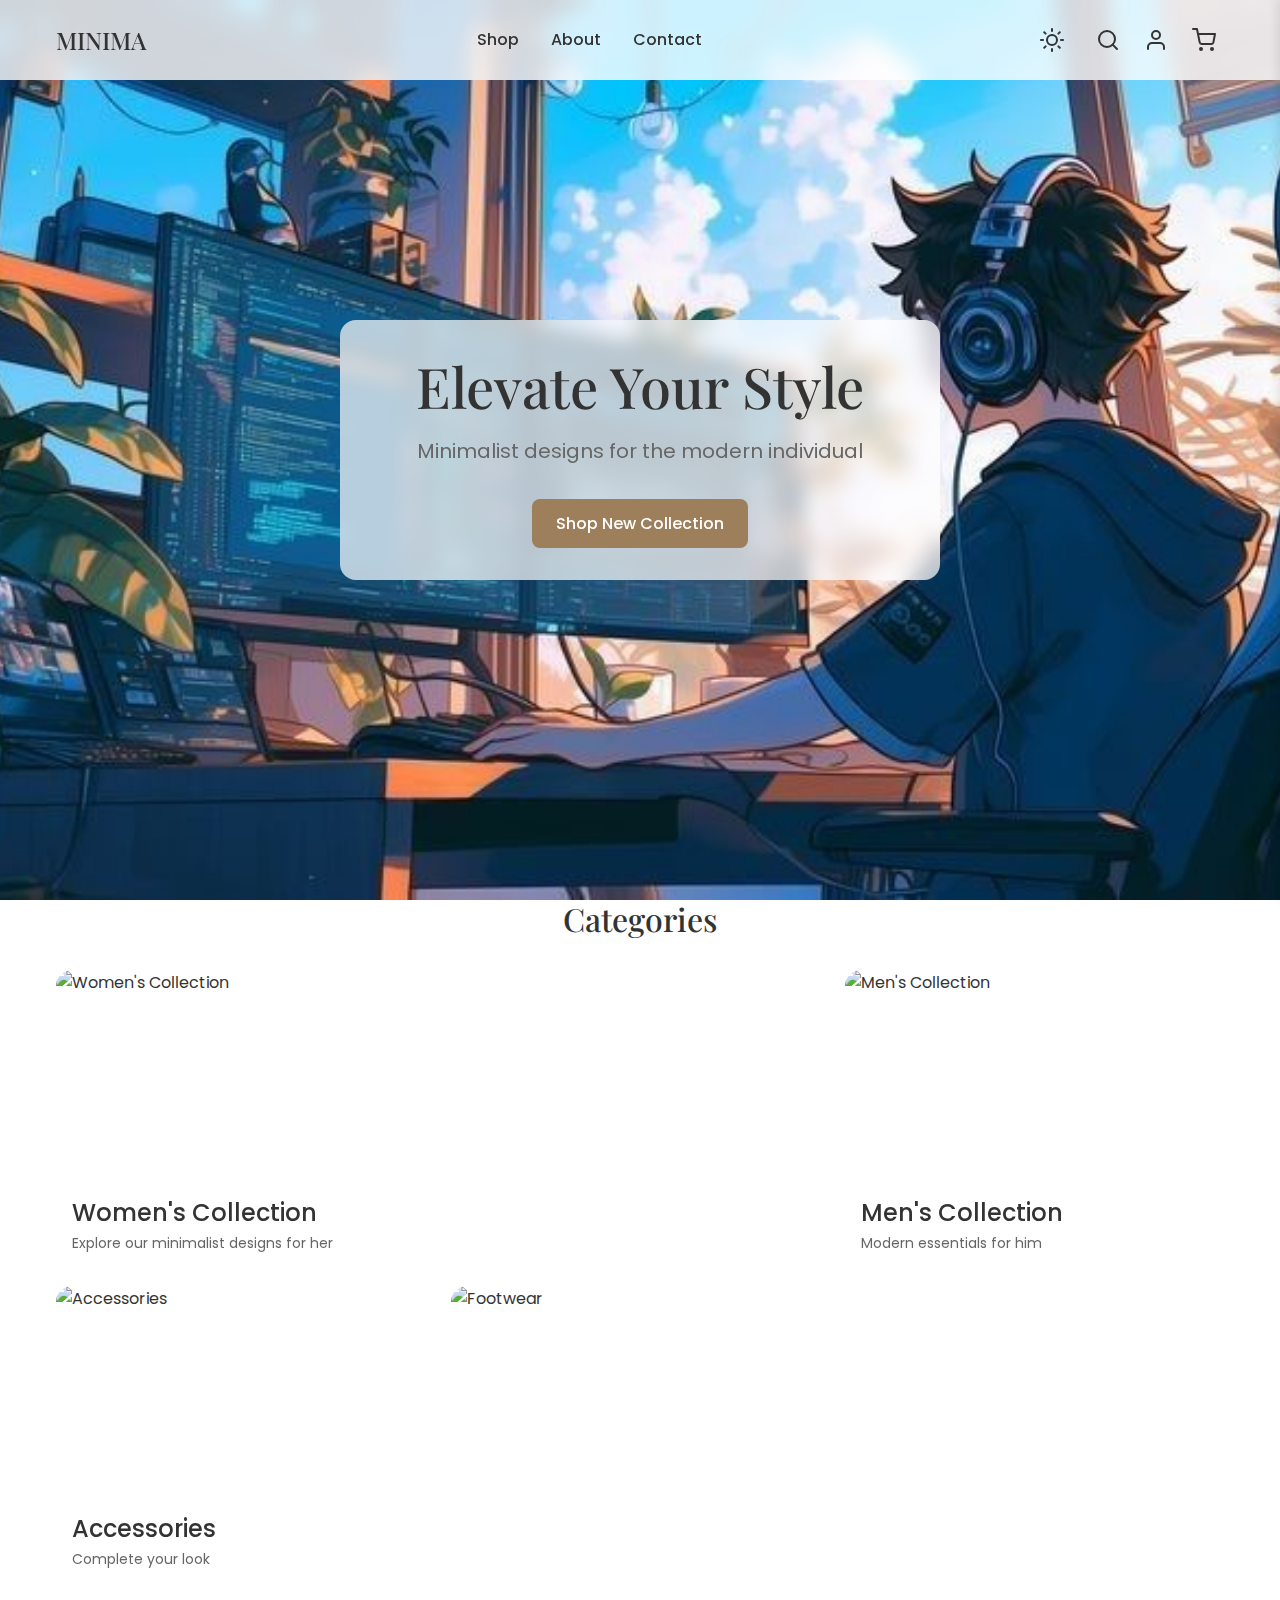
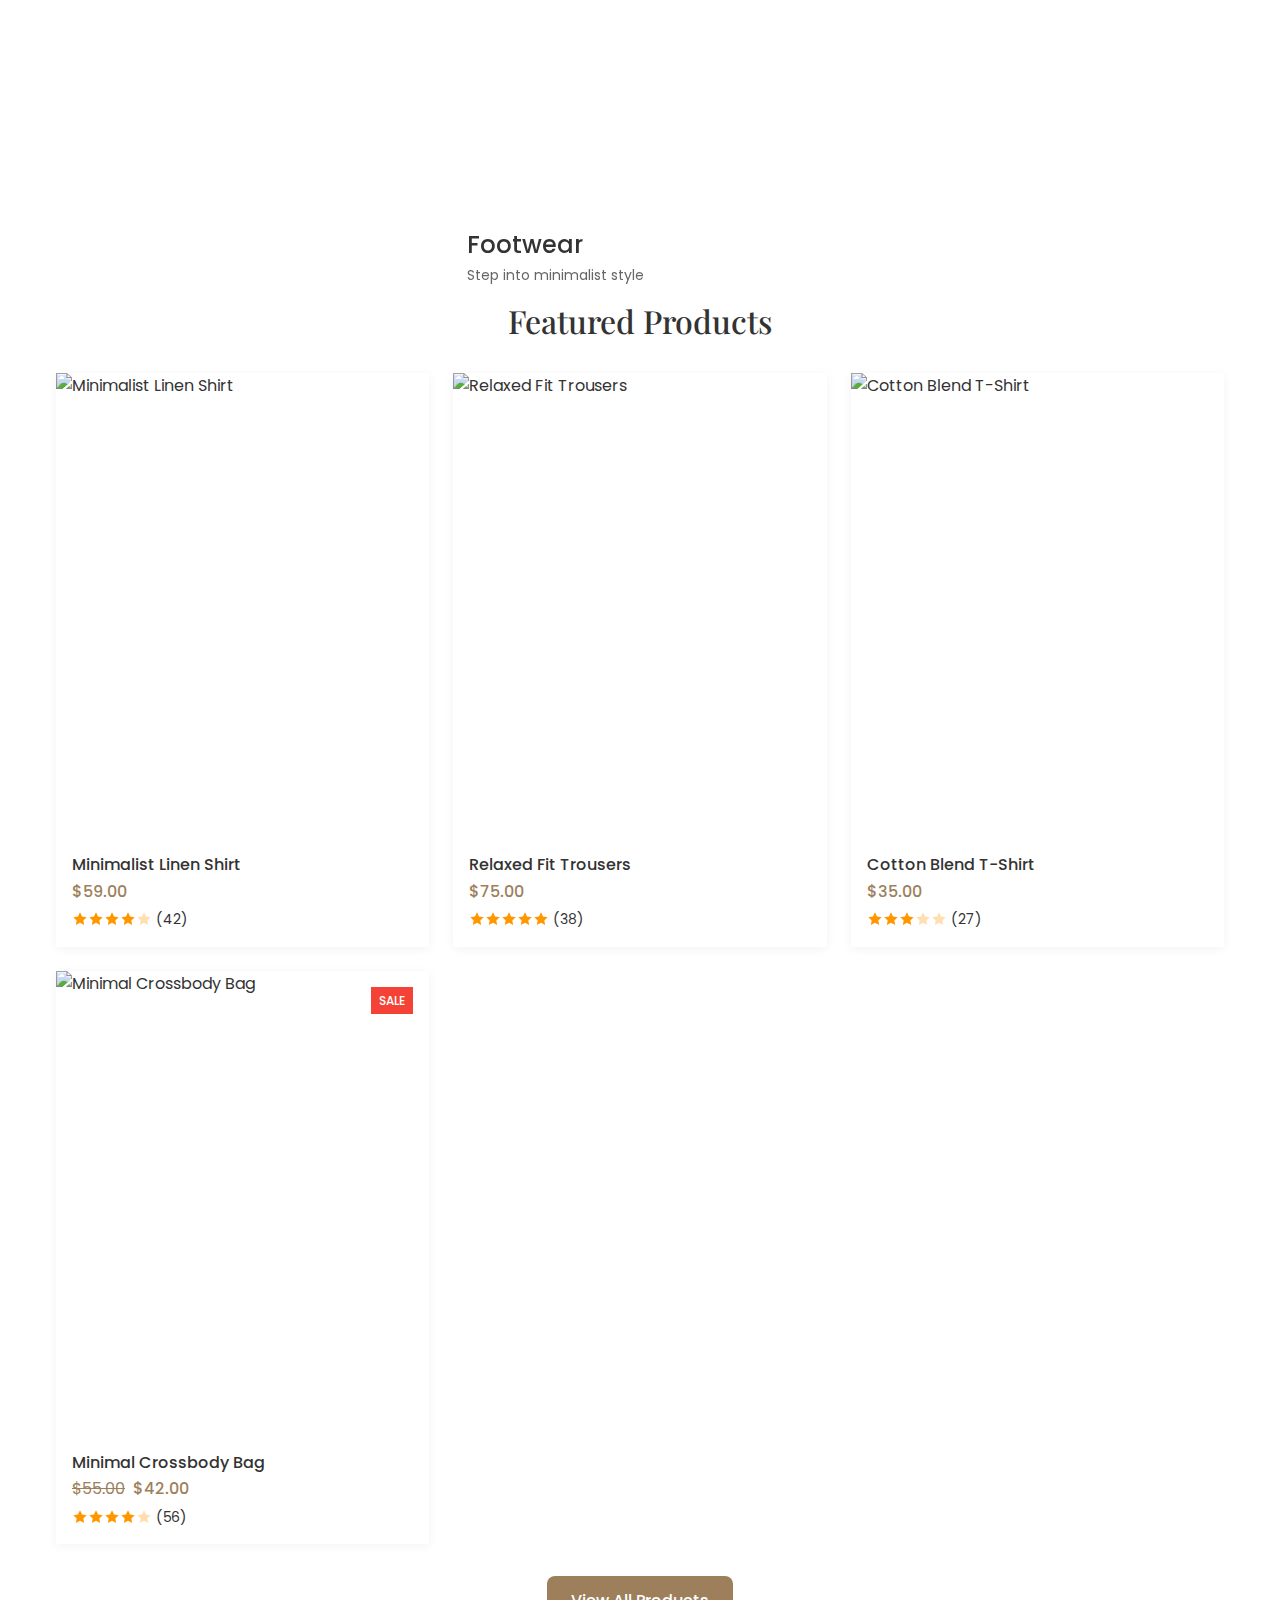
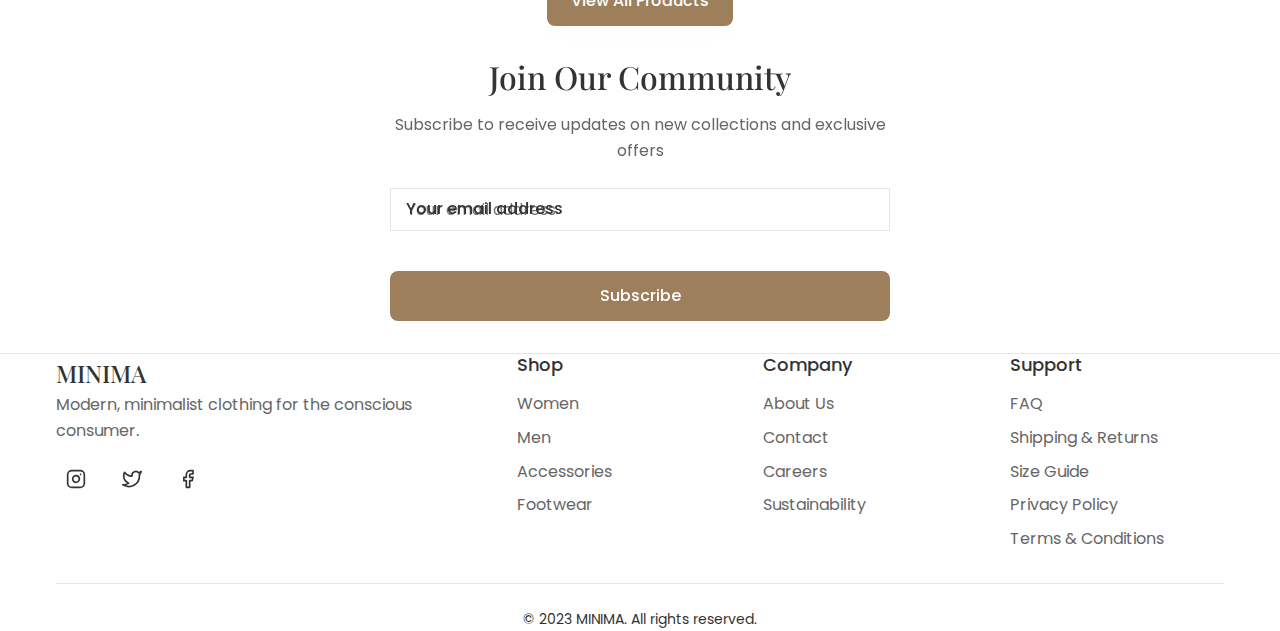
==== index.html @ ccae2bd5 "first commit" ====
<!DOCTYPE html>
<html lang="en">
  <head>
    <meta charset="UTF-8" />
    <meta name="viewport" content="width=device-width, initial-scale=1.0" />
    <title>MINIMA | Modern Clothing</title>
    <link rel="stylesheet" href="css/style.css" />
    <link rel="preconnect" href="https://fonts.googleapis.com" />
    <link rel="preconnect" href="https://fonts.gstatic.com" crossorigin />
    <link
      href="https://fonts.googleapis.com/css2?family=Poppins:wght@300;400;500;600&family=Playfair+Display:wght@400;500&display=swap"
      rel="stylesheet"
    />
  </head>
  <body>
    <header class="header">
      <div class="container">
        <div class="header__wrapper">
          <div class="logo">
            <a href="index.html">MINIMA</a>
          </div>
          <nav class="nav">
            <ul class="nav__list">
              <li class="nav__item">
                <a href="pages/catalog.html" class="nav__link">Shop</a>
              </li>
              <li class="nav__item">
                <a href="pages/about.html" class="nav__link">About</a>
              </li>
              <li class="nav__item">
                <a href="pages/contact.html" class="nav__link">Contact</a>
              </li>
            </ul>
          </nav>
          <div class="header__actions">
            <button class="theme-toggle" aria-label="Toggle theme">
              <svg
                class="sun-icon"
                xmlns="http://www.w3.org/2000/svg"
                width="24"
                height="24"
                viewBox="0 0 24 24"
                fill="none"
                stroke="currentColor"
                stroke-width="2"
                stroke-linecap="round"
                stroke-linejoin="round"
              >
                <circle cx="12" cy="12" r="5"></circle>
                <line x1="12" y1="1" x2="12" y2="3"></line>
                <line x1="12" y1="21" x2="12" y2="23"></line>
                <line x1="4.22" y1="4.22" x2="5.64" y2="5.64"></line>
                <line x1="18.36" y1="18.36" x2="19.78" y2="19.78"></line>
                <line x1="1" y1="12" x2="3" y2="12"></line>
                <line x1="21" y1="12" x2="23" y2="12"></line>
                <line x1="4.22" y1="19.78" x2="5.64" y2="18.36"></line>
                <line x1="18.36" y1="5.64" x2="19.78" y2="4.22"></line>
              </svg>
              <svg
                class="moon-icon"
                xmlns="http://www.w3.org/2000/svg"
                width="24"
                height="24"
                viewBox="0 0 24 24"
                fill="none"
                stroke="currentColor"
                stroke-width="2"
                stroke-linecap="round"
                stroke-linejoin="round"
              >
                <path
                  d="M21 12.79A9 9 0 1 1 11.21 3 7 7 0 0 0 21 12.79z"
                ></path>
              </svg>
            </button>
            <button class="icon-btn search-btn" aria-label="Search">
              <svg
                xmlns="http://www.w3.org/2000/svg"
                width="24"
                height="24"
                viewBox="0 0 24 24"
                fill="none"
                stroke="currentColor"
                stroke-width="2"
                stroke-linecap="round"
                stroke-linejoin="round"
              >
                <circle cx="11" cy="11" r="8"></circle>
                <line x1="21" y1="21" x2="16.65" y2="16.65"></line>
              </svg>
            </button>
            <a
              href="pages/profile.html"
              class="icon-btn account-btn"
              aria-label="Account"
            >
              <svg
                xmlns="http://www.w3.org/2000/svg"
                width="24"
                height="24"
                viewBox="0 0 24 24"
                fill="none"
                stroke="currentColor"
                stroke-width="2"
                stroke-linecap="round"
                stroke-linejoin="round"
              >
                <path d="M20 21v-2a4 4 0 0 0-4-4H8a4 4 0 0 0-4 4v2"></path>
                <circle cx="12" cy="7" r="4"></circle>
              </svg>
            </a>
            <a
              href="pages/cart.html"
              class="icon-btn cart-btn"
              aria-label="Cart"
            >
              <svg
                xmlns="http://www.w3.org/2000/svg"
                width="24"
                height="24"
                viewBox="0 0 24 24"
                fill="none"
                stroke="currentColor"
                stroke-width="2"
                stroke-linecap="round"
                stroke-linejoin="round"
              >
                <circle cx="9" cy="21" r="1"></circle>
                <circle cx="20" cy="21" r="1"></circle>
                <path
                  d="M1 1h4l2.68 13.39a2 2 0 0 0 2 1.61h9.72a2 2 0 0 0 2-1.61L23 6H6"
                ></path>
              </svg>
              <span class="cart-count">0</span>
            </a>
            <button class="menu-toggle" aria-label="Toggle menu">
              <span></span>
              <span></span>
              <span></span>
            </button>
          </div>
        </div>
      </div>
    </header>

    <main>
      <!-- Hero Section -->
      <section class="hero">
        <div class="container">
          <div class="hero__content">
            <h1 class="hero__title">Elevate Your Style</h1>
            <p class="hero__subtitle">
              Minimalist designs for the modern individual
            </p>
            <a href="pages/catalog.html" class="btn btn--primary"
              >Shop New Collection</a
            >
          </div>
        </div>
      </section>

      <!-- Categories Bento Grid -->
      <section class="categories">
        <div class="container">
          <h2 class="section-title">Categories</h2>
          <div class="bento-grid">
            <a
              href="pages/catalog.html?category=womens"
              class="bento-card bento-card--large"
            >
              <div class="bento-card__image">
                <img
                  src="https://images.unsplash.com/photo-1525450824786-227cbef70703?ixlib=rb-4.0.3&ixid=M3wxMjA3fDB8MHxwaG90by1wYWdlfHx8fGVufDB8fHx8fA%3D%3D&auto=format&fit=crop&w=1887&q=80"
                  alt="Women's Collection"
                />
              </div>
              <div class="bento-card__content">
                <h3>Women's Collection</h3>
                <p>Explore our minimalist designs for her</p>
              </div>
            </a>
            <a href="pages/catalog.html?category=mens" class="bento-card">
              <div class="bento-card__image">
                <img
                  src="https://images.unsplash.com/photo-1617137968427-85924c800a22?ixlib=rb-4.0.3&ixid=M3wxMjA3fDB8MHxwaG90by1wYWdlfHx8fGVufDB8fHx8fA%3D%3D&auto=format&fit=crop&w=1974&q=80"
                  alt="Men's Collection"
                />
              </div>
              <div class="bento-card__content">
                <h3>Men's Collection</h3>
                <p>Modern essentials for him</p>
              </div>
            </a>
            <a
              href="pages/catalog.html?category=accessories"
              class="bento-card"
            >
              <div class="bento-card__image">
                <img
                  src="https://images.unsplash.com/photo-1584917865442-de89df76afd3?ixlib=rb-4.0.3&ixid=M3wxMjA3fDB8MHxwaG90by1wYWdlfHx8fGVufDB8fHx8fA%3D%3D&auto=format&fit=crop&w=1035&q=80"
                  alt="Accessories"
                />
              </div>
              <div class="bento-card__content">
                <h3>Accessories</h3>
                <p>Complete your look</p>
              </div>
            </a>
            <a
              href="pages/catalog.html?category=footwear"
              class="bento-card bento-card--tall"
            >
              <div class="bento-card__image">
                <img
                  src="https://images.unsplash.com/photo-1543163521-1bf539c55dd2?ixlib=rb-4.0.3&ixid=M3wxMjA3fDB8MHxwaG90by1wYWdlfHx8fGVufDB8fHx8fA%3D%3D&auto=format&fit=crop&w=1780&q=80"
                  alt="Footwear"
                />
              </div>
              <div class="bento-card__content">
                <h3>Footwear</h3>
                <p>Step into minimalist style</p>
              </div>
            </a>
          </div>
        </div>
      </section>

      <!-- Featured Products -->
      <section class="featured-products">
        <div class="container">
          <h2 class="section-title">Featured Products</h2>
          <div class="product-grid">
            <div class="product-card">
              <div class="product-card__image">
                <img
                  src="https://images.unsplash.com/photo-1598033129183-c4f50c736f10?ixlib=rb-4.0.3&ixid=M3wxMjA3fDB8MHxwaG90by1wYWdlfHx8fGVufDB8fHx8fA%3D%3D&auto=format&fit=crop&w=1025&q=80"
                  alt="Minimalist Linen Shirt"
                />
                <div class="product-actions">
                  <button class="btn-wishlist">
                    <svg
                      xmlns="http://www.w3.org/2000/svg"
                      width="24"
                      height="24"
                      viewBox="0 0 24 24"
                      fill="none"
                      stroke="currentColor"
                      stroke-width="2"
                      stroke-linecap="round"
                      stroke-linejoin="round"
                    >
                      <path
                        d="M20.84 4.61a5.5 5.5 0 0 0-7.78 0L12 5.67l-1.06-1.06a5.5 5.5 0 0 0-7.78 7.78l1.06 1.06L12 21.23l7.78-7.78 1.06-1.06a5.5 5.5 0 0 0 0-7.78z"
                      ></path>
                    </svg>
                  </button>
                  <button
                    class="btn-add-to-cart"
                    data-product-id="1"
                    data-product-name="Minimalist Linen Shirt"
                    data-product-price="59.00"
                    data-product-image="https://images.unsplash.com/photo-1598033129183-c4f50c736f10?ixlib=rb-4.0.3&ixid=M3wxMjA3fDB8MHxwaG90by1wYWdlfHx8fGVufDB8fHx8fA%3D%3D&auto=format&fit=crop&w=1025&q=80"
                  >
                    Add to Cart
                  </button>
                  <button class="btn-quick-view">
                    <svg
                      xmlns="http://www.w3.org/2000/svg"
                      width="24"
                      height="24"
                      viewBox="0 0 24 24"
                      fill="none"
                      stroke="currentColor"
                      stroke-width="2"
                      stroke-linecap="round"
                      stroke-linejoin="round"
                    >
                      <path
                        d="M1 12s4-8 11-8 11 8 11 8-4 8-11 8-11-8-11-8z"
                      ></path>
                      <circle cx="12" cy="12" r="3"></circle>
                    </svg>
                  </button>
                </div>
              </div>
              <div class="product-card__info">
                <h3 class="product-title">Minimalist Linen Shirt</h3>
                <p class="product-price">$59.00</p>
                <div class="product-rating">
                  <div class="stars">
                    <svg
                      xmlns="http://www.w3.org/2000/svg"
                      width="16"
                      height="16"
                      viewBox="0 0 24 24"
                      fill="currentColor"
                      stroke="none"
                    >
                      <polygon
                        points="12 2 15.09 8.26 22 9.27 17 14.14 18.18 21.02 12 17.77 5.82 21.02 7 14.14 2 9.27 8.91 8.26 12 2"
                      ></polygon>
                    </svg>
                    <svg
                      xmlns="http://www.w3.org/2000/svg"
                      width="16"
                      height="16"
                      viewBox="0 0 24 24"
                      fill="currentColor"
                      stroke="none"
                    >
                      <polygon
                        points="12 2 15.09 8.26 22 9.27 17 14.14 18.18 21.02 12 17.77 5.82 21.02 7 14.14 2 9.27 8.91 8.26 12 2"
                      ></polygon>
                    </svg>
                    <svg
                      xmlns="http://www.w3.org/2000/svg"
                      width="16"
                      height="16"
                      viewBox="0 0 24 24"
                      fill="currentColor"
                      stroke="none"
                    >
                      <polygon
                        points="12 2 15.09 8.26 22 9.27 17 14.14 18.18 21.02 12 17.77 5.82 21.02 7 14.14 2 9.27 8.91 8.26 12 2"
                      ></polygon>
                    </svg>
                    <svg
                      xmlns="http://www.w3.org/2000/svg"
                      width="16"
                      height="16"
                      viewBox="0 0 24 24"
                      fill="currentColor"
                      stroke="none"
                    >
                      <polygon
                        points="12 2 15.09 8.26 22 9.27 17 14.14 18.18 21.02 12 17.77 5.82 21.02 7 14.14 2 9.27 8.91 8.26 12 2"
                      ></polygon>
                    </svg>
                    <svg
                      xmlns="http://www.w3.org/2000/svg"
                      width="16"
                      height="16"
                      viewBox="0 0 24 24"
                      fill="currentColor"
                      stroke="none"
                      opacity="0.3"
                    >
                      <polygon
                        points="12 2 15.09 8.26 22 9.27 17 14.14 18.18 21.02 12 17.77 5.82 21.02 7 14.14 2 9.27 8.91 8.26 12 2"
                      ></polygon>
                    </svg>
                  </div>
                  <span>(42)</span>
                </div>
              </div>
            </div>

            <div class="product-card">
              <div class="product-card__image">
                <img
                  src="https://images.unsplash.com/photo-1624378439575-d8705ad7ae80?ixlib=rb-4.0.3&ixid=M3wxMjA3fDB8MHxwaG90by1wYWdlfHx8fGVufDB8fHx8fA%3D%3D&auto=format&fit=crop&w=988&q=80"
                  alt="Relaxed Fit Trousers"
                />
                <div class="product-actions">
                  <button class="btn-wishlist">
                    <svg
                      xmlns="http://www.w3.org/2000/svg"
                      width="24"
                      height="24"
                      viewBox="0 0 24 24"
                      fill="none"
                      stroke="currentColor"
                      stroke-width="2"
                      stroke-linecap="round"
                      stroke-linejoin="round"
                    >
                      <path
                        d="M20.84 4.61a5.5 5.5 0 0 0-7.78 0L12 5.67l-1.06-1.06a5.5 5.5 0 0 0-7.78 7.78l1.06 1.06L12 21.23l7.78-7.78 1.06-1.06a5.5 5.5 0 0 0 0-7.78z"
                      ></path>
                    </svg>
                  </button>
                  <button
                    class="btn-add-to-cart"
                    data-product-id="2"
                    data-product-name="Relaxed Fit Trousers"
                    data-product-price="75.00"
                    data-product-image="https://images.unsplash.com/photo-1624378439575-d8705ad7ae80?ixlib=rb-4.0.3&ixid=M3wxMjA3fDB8MHxwaG90by1wYWdlfHx8fGVufDB8fHx8fA%3D%3D&auto=format&fit=crop&w=988&q=80"
                  >
                    Add to Cart
                  </button>
                  <button class="btn-quick-view">
                    <svg
                      xmlns="http://www.w3.org/2000/svg"
                      width="24"
                      height="24"
                      viewBox="0 0 24 24"
                      fill="none"
                      stroke="currentColor"
                      stroke-width="2"
                      stroke-linecap="round"
                      stroke-linejoin="round"
                    >
                      <path
                        d="M1 12s4-8 11-8 11 8 11 8-4 8-11 8-11-8-11-8z"
                      ></path>
                      <circle cx="12" cy="12" r="3"></circle>
                    </svg>
                  </button>
                </div>
              </div>
              <div class="product-card__info">
                <h3 class="product-title">Relaxed Fit Trousers</h3>
                <p class="product-price">$75.00</p>
                <div class="product-rating">
                  <div class="stars">
                    <svg
                      xmlns="http://www.w3.org/2000/svg"
                      width="16"
                      height="16"
                      viewBox="0 0 24 24"
                      fill="currentColor"
                      stroke="none"
                    >
                      <polygon
                        points="12 2 15.09 8.26 22 9.27 17 14.14 18.18 21.02 12 17.77 5.82 21.02 7 14.14 2 9.27 8.91 8.26 12 2"
                      ></polygon>
                    </svg>
                    <svg
                      xmlns="http://www.w3.org/2000/svg"
                      width="16"
                      height="16"
                      viewBox="0 0 24 24"
                      fill="currentColor"
                      stroke="none"
                    >
                      <polygon
                        points="12 2 15.09 8.26 22 9.27 17 14.14 18.18 21.02 12 17.77 5.82 21.02 7 14.14 2 9.27 8.91 8.26 12 2"
                      ></polygon>
                    </svg>
                    <svg
                      xmlns="http://www.w3.org/2000/svg"
                      width="16"
                      height="16"
                      viewBox="0 0 24 24"
                      fill="currentColor"
                      stroke="none"
                    >
                      <polygon
                        points="12 2 15.09 8.26 22 9.27 17 14.14 18.18 21.02 12 17.77 5.82 21.02 7 14.14 2 9.27 8.91 8.26 12 2"
                      ></polygon>
                    </svg>
                    <svg
                      xmlns="http://www.w3.org/2000/svg"
                      width="16"
                      height="16"
                      viewBox="0 0 24 24"
                      fill="currentColor"
                      stroke="none"
                    >
                      <polygon
                        points="12 2 15.09 8.26 22 9.27 17 14.14 18.18 21.02 12 17.77 5.82 21.02 7 14.14 2 9.27 8.91 8.26 12 2"
                      ></polygon>
                    </svg>
                    <svg
                      xmlns="http://www.w3.org/2000/svg"
                      width="16"
                      height="16"
                      viewBox="0 0 24 24"
                      fill="currentColor"
                      stroke="none"
                    >
                      <polygon
                        points="12 2 15.09 8.26 22 9.27 17 14.14 18.18 21.02 12 17.77 5.82 21.02 7 14.14 2 9.27 8.91 8.26 12 2"
                      ></polygon>
                    </svg>
                  </div>
                  <span>(38)</span>
                </div>
              </div>
            </div>

            <div class="product-card">
              <div class="product-card__image">
                <img
                  src="https://images.unsplash.com/photo-1581655353564-df123a1eb820?ixlib=rb-4.0.3&ixid=M3wxMjA3fDB8MHxwaG90by1wYWdlfHx8fGVufDB8fHx8fA%3D%3D&auto=format&fit=crop&w=987&q=80"
                  alt="Cotton Blend T-Shirt"
                />
                <div class="product-actions">
                  <button class="btn-wishlist">
                    <svg
                      xmlns="http://www.w3.org/2000/svg"
                      width="24"
                      height="24"
                      viewBox="0 0 24 24"
                      fill="none"
                      stroke="currentColor"
                      stroke-width="2"
                      stroke-linecap="round"
                      stroke-linejoin="round"
                    >
                      <path
                        d="M20.84 4.61a5.5 5.5 0 0 0-7.78 0L12 5.67l-1.06-1.06a5.5 5.5 0 0 0-7.78 7.78l1.06 1.06L12 21.23l7.78-7.78 1.06-1.06a5.5 5.5 0 0 0 0-7.78z"
                      ></path>
                    </svg>
                  </button>
                  <button
                    class="btn-add-to-cart"
                    data-product-id="3"
                    data-product-name="Cotton Blend T-Shirt"
                    data-product-price="35.00"
                    data-product-image="https://images.unsplash.com/photo-1581655353564-df123a1eb820?ixlib=rb-4.0.3&ixid=M3wxMjA3fDB8MHxwaG90by1wYWdlfHx8fGVufDB8fHx8fA%3D%3D&auto=format&fit=crop&w=987&q=80"
                  >
                    Add to Cart
                  </button>
                  <button class="btn-quick-view">
                    <svg
                      xmlns="http://www.w3.org/2000/svg"
                      width="24"
                      height="24"
                      viewBox="0 0 24 24"
                      fill="none"
                      stroke="currentColor"
                      stroke-width="2"
                      stroke-linecap="round"
                      stroke-linejoin="round"
                    >
                      <path
                        d="M1 12s4-8 11-8 11 8 11 8-4 8-11 8-11-8-11-8z"
                      ></path>
                      <circle cx="12" cy="12" r="3"></circle>
                    </svg>
                  </button>
                </div>
              </div>
              <div class="product-card__info">
                <h3 class="product-title">Cotton Blend T-Shirt</h3>
                <p class="product-price">$35.00</p>
                <div class="product-rating">
                  <div class="stars">
                    <svg
                      xmlns="http://www.w3.org/2000/svg"
                      width="16"
                      height="16"
                      viewBox="0 0 24 24"
                      fill="currentColor"
                      stroke="none"
                    >
                      <polygon
                        points="12 2 15.09 8.26 22 9.27 17 14.14 18.18 21.02 12 17.77 5.82 21.02 7 14.14 2 9.27 8.91 8.26 12 2"
                      ></polygon>
                    </svg>
                    <svg
                      xmlns="http://www.w3.org/2000/svg"
                      width="16"
                      height="16"
                      viewBox="0 0 24 24"
                      fill="currentColor"
                      stroke="none"
                    >
                      <polygon
                        points="12 2 15.09 8.26 22 9.27 17 14.14 18.18 21.02 12 17.77 5.82 21.02 7 14.14 2 9.27 8.91 8.26 12 2"
                      ></polygon>
                    </svg>
                    <svg
                      xmlns="http://www.w3.org/2000/svg"
                      width="16"
                      height="16"
                      viewBox="0 0 24 24"
                      fill="currentColor"
                      stroke="none"
                    >
                      <polygon
                        points="12 2 15.09 8.26 22 9.27 17 14.14 18.18 21.02 12 17.77 5.82 21.02 7 14.14 2 9.27 8.91 8.26 12 2"
                      ></polygon>
                    </svg>
                    <svg
                      xmlns="http://www.w3.org/2000/svg"
                      width="16"
                      height="16"
                      viewBox="0 0 24 24"
                      fill="currentColor"
                      stroke="none"
                      opacity="0.3"
                    >
                      <polygon
                        points="12 2 15.09 8.26 22 9.27 17 14.14 18.18 21.02 12 17.77 5.82 21.02 7 14.14 2 9.27 8.91 8.26 12 2"
                      ></polygon>
                    </svg>
                    <svg
                      xmlns="http://www.w3.org/2000/svg"
                      width="16"
                      height="16"
                      viewBox="0 0 24 24"
                      fill="currentColor"
                      stroke="none"
                      opacity="0.3"
                    >
                      <polygon
                        points="12 2 15.09 8.26 22 9.27 17 14.14 18.18 21.02 12 17.77 5.82 21.02 7 14.14 2 9.27 8.91 8.26 12 2"
                      ></polygon>
                    </svg>
                  </div>
                  <span>(27)</span>
                </div>
              </div>
            </div>

            <div class="product-card">
              <div class="product-card__image">
                <img
                  src="https://images.unsplash.com/photo-1591047139829-d91aecb6caea?ixlib=rb-4.0.3&ixid=M3wxMjA3fDB8MHxwaG90by1wYWdlfHx8fGVufDB8fHx8fA%3D%3D&auto=format&fit=crop&w=1036&q=80"
                  alt="Minimal Crossbody Bag"
                />
                <span class="badge badge--sale">SALE</span>
                <div class="product-actions">
                  <button class="btn-wishlist">
                    <svg
                      xmlns="http://www.w3.org/2000/svg"
                      width="24"
                      height="24"
                      viewBox="0 0 24 24"
                      fill="none"
                      stroke="currentColor"
                      stroke-width="2"
                      stroke-linecap="round"
                      stroke-linejoin="round"
                    >
                      <path
                        d="M20.84 4.61a5.5 5.5 0 0 0-7.78 0L12 5.67l-1.06-1.06a5.5 5.5 0 0 0-7.78 7.78l1.06 1.06L12 21.23l7.78-7.78 1.06-1.06a5.5 5.5 0 0 0 0-7.78z"
                      ></path>
                    </svg>
                  </button>
                  <button
                    class="btn-add-to-cart"
                    data-product-id="4"
                    data-product-name="Minimal Crossbody Bag"
                    data-product-price="42.00"
                    data-product-image="https://images.unsplash.com/photo-1591047139829-d91aecb6caea?ixlib=rb-4.0.3&ixid=M3wxMjA3fDB8MHxwaG90by1wYWdlfHx8fGVufDB8fHx8fA%3D%3D&auto=format&fit=crop&w=1036&q=80"
                  >
                    Add to Cart
                  </button>
                  <button class="btn-quick-view">
                    <svg
                      xmlns="http://www.w3.org/2000/svg"
                      width="24"
                      height="24"
                      viewBox="0 0 24 24"
                      fill="none"
                      stroke="currentColor"
                      stroke-width="2"
                      stroke-linecap="round"
                      stroke-linejoin="round"
                    >
                      <path
                        d="M1 12s4-8 11-8 11 8 11 8-4 8-11 8-11-8-11-8z"
                      ></path>
                      <circle cx="12" cy="12" r="3"></circle>
                    </svg>
                  </button>
                </div>
              </div>
              <div class="product-card__info">
                <h3 class="product-title">Minimal Crossbody Bag</h3>
                <p class="product-price">
                  <span class="price-old">$55.00</span> $42.00
                </p>
                <div class="product-rating">
                  <div class="stars">
                    <svg
                      xmlns="http://www.w3.org/2000/svg"
                      width="16"
                      height="16"
                      viewBox="0 0 24 24"
                      fill="currentColor"
                      stroke="none"
                    >
                      <polygon
                        points="12 2 15.09 8.26 22 9.27 17 14.14 18.18 21.02 12 17.77 5.82 21.02 7 14.14 2 9.27 8.91 8.26 12 2"
                      ></polygon>
                    </svg>
                    <svg
                      xmlns="http://www.w3.org/2000/svg"
                      width="16"
                      height="16"
                      viewBox="0 0 24 24"
                      fill="currentColor"
                      stroke="none"
                    >
                      <polygon
                        points="12 2 15.09 8.26 22 9.27 17 14.14 18.18 21.02 12 17.77 5.82 21.02 7 14.14 2 9.27 8.91 8.26 12 2"
                      ></polygon>
                    </svg>
                    <svg
                      xmlns="http://www.w3.org/2000/svg"
                      width="16"
                      height="16"
                      viewBox="0 0 24 24"
                      fill="currentColor"
                      stroke="none"
                    >
                      <polygon
                        points="12 2 15.09 8.26 22 9.27 17 14.14 18.18 21.02 12 17.77 5.82 21.02 7 14.14 2 9.27 8.91 8.26 12 2"
                      ></polygon>
                    </svg>
                    <svg
                      xmlns="http://www.w3.org/2000/svg"
                      width="16"
                      height="16"
                      viewBox="0 0 24 24"
                      fill="currentColor"
                      stroke="none"
                    >
                      <polygon
                        points="12 2 15.09 8.26 22 9.27 17 14.14 18.18 21.02 12 17.77 5.82 21.02 7 14.14 2 9.27 8.91 8.26 12 2"
                      ></polygon>
                    </svg>
                    <svg
                      xmlns="http://www.w3.org/2000/svg"
                      width="16"
                      height="16"
                      viewBox="0 0 24 24"
                      fill="currentColor"
                      stroke="none"
                      opacity="0.3"
                    >
                      <polygon
                        points="12 2 15.09 8.26 22 9.27 17 14.14 18.18 21.02 12 17.77 5.82 21.02 7 14.14 2 9.27 8.91 8.26 12 2"
                      ></polygon>
                    </svg>
                  </div>
                  <span>(56)</span>
                </div>
              </div>
            </div>
          </div>
          <div class="view-all">
            <a href="catalog.html" class="btn btn--primary"
              >View All Products</a
            >
          </div>
        </div>
      </section>

      <!-- Newsletter Signup -->
      <section class="newsletter">
        <div class="container">
          <div class="newsletter__card">
            <div class="newsletter__content">
              <h2>Join Our Community</h2>
              <p>
                Subscribe to receive updates on new collections and exclusive
                offers
              </p>
              <form class="newsletter__form">
                <div class="form-group">
                  <input
                    type="email"
                    id="email"
                    required
                    placeholder="Your email address"
                  />
                  <label for="email">Your email address</label>
                </div>
                <button type="submit" class="btn btn--primary">
                  Subscribe
                </button>
              </form>
            </div>
          </div>
        </div>
      </section>
    </main>

    <footer class="footer">
      <div class="container">
        <div class="footer__grid">
          <div class="footer__column">
            <div class="logo">MINIMA</div>
            <p>Modern, minimalist clothing for the conscious consumer.</p>
            <div class="social-links">
              <a href="#" aria-label="Instagram">
                <svg
                  xmlns="http://www.w3.org/2000/svg"
                  width="20"
                  height="20"
                  viewBox="0 0 24 24"
                  fill="none"
                  stroke="currentColor"
                  stroke-width="2"
                  stroke-linecap="round"
                  stroke-linejoin="round"
                >
                  <rect x="2" y="2" width="20" height="20" rx="5" ry="5"></rect>
                  <path
                    d="M16 11.37A4 4 0 1 1 12.63 8 4 4 0 0 1 16 11.37z"
                  ></path>
                  <line x1="17.5" y1="6.5" x2="17.51" y2="6.5"></line>
                </svg>
              </a>
              <a href="#" aria-label="Twitter">
                <svg
                  xmlns="http://www.w3.org/2000/svg"
                  width="20"
                  height="20"
                  viewBox="0 0 24 24"
                  fill="none"
                  stroke="currentColor"
                  stroke-width="2"
                  stroke-linecap="round"
                  stroke-linejoin="round"
                >
                  <path
                    d="M23 3a10.9 10.9 0 0 1-3.14 1.53 4.48 4.48 0 0 0-7.86 3v1A10.66 10.66 0 0 1 3 4s-4 9 5 13a11.64 11.64 0 0 1-7 2c9 5 20 0 20-11.5a4.5 4.5 0 0 0-.08-.83A7.72 7.72 0 0 0 23 3z"
                  ></path>
                </svg>
              </a>
              <a href="#" aria-label="Facebook">
                <svg
                  xmlns="http://www.w3.org/2000/svg"
                  width="20"
                  height="20"
                  viewBox="0 0 24 24"
                  fill="none"
                  stroke="currentColor"
                  stroke-width="2"
                  stroke-linecap="round"
                  stroke-linejoin="round"
                >
                  <path
                    d="M18 2h-3a5 5 0 0 0-5 5v3H7v4h3v8h4v-8h3l1-4h-4V7a1 1 0 0 1 1-1h3z"
                  ></path>
                </svg>
              </a>
            </div>
          </div>
          <div class="footer__column">
            <h3>Shop</h3>
            <ul>
              <li><a href="pages/catalog.html?category=womens">Women</a></li>
              <li><a href="pages/catalog.html?category=mens">Men</a></li>
              <li>
                <a href="pages/catalog.html?category=accessories"
                  >Accessories</a
                >
              </li>
              <li>
                <a href="pages/catalog.html?category=footwear">Footwear</a>
              </li>
            </ul>
          </div>
          <div class="footer__column">
            <h3>Company</h3>
            <ul>
              <li><a href="pages/about.html">About Us</a></li>
              <li><a href="pages/contact.html">Contact</a></li>
              <li><a href="#">Careers</a></li>
              <li><a href="#">Sustainability</a></li>
            </ul>
          </div>
          <div class="footer__column">
            <h3>Support</h3>
            <ul>
              <li><a href="#">FAQ</a></li>
              <li><a href="#">Shipping & Returns</a></li>
              <li><a href="#">Size Guide</a></li>
              <li><a href="#">Privacy Policy</a></li>
              <li><a href="#">Terms & Conditions</a></li>
            </ul>
          </div>
        </div>
        <div class="footer__bottom">
          <p>&copy; 2023 MINIMA. All rights reserved.</p>
        </div>
      </div>
    </footer>

    <!-- Search Overlay -->
    <div class="search-overlay" id="searchOverlay">
      <div class="search-overlay__content">
        <button class="search-overlay__close" aria-label="Close search">
          <svg
            xmlns="http://www.w3.org/2000/svg"
            width="24"
            height="24"
            viewBox="0 0 24 24"
            fill="none"
            stroke="currentColor"
            stroke-width="2"
            stroke-linecap="round"
            stroke-linejoin="round"
          >
            <line x1="18" y1="6" x2="6" y2="18"></line>
            <line x1="6" y1="6" x2="18" y2="18"></line>
          </svg>
        </button>
        <form class="search-form">
          <input
            type="search"
            placeholder="Search for products..."
            aria-label="Search"
          />
          <button type="submit" aria-label="Submit search">
            <svg
              xmlns="http://www.w3.org/2000/svg"
              width="24"
              height="24"
              viewBox="0 0 24 24"
              fill="none"
              stroke="currentColor"
              stroke-width="2"
              stroke-linecap="round"
              stroke-linejoin="round"
            >
              <circle cx="11" cy="11" r="8"></circle>
              <line x1="21" y1="21" x2="16.65" y2="16.65"></line>
            </svg>
          </button>
        </form>
        <div class="search-results">
          <!-- Search results will appear here -->
        </div>
      </div>
    </div>

    <!-- Cookie Consent Banner -->
    <div class="cookie-banner" id="cookieBanner">
      <div class="cookie-banner__content">
        <p>
          We use cookies to enhance your browsing experience. By continuing to
          use our site, you agree to our <a href="#">Cookie Policy</a>.
        </p>
        <div class="cookie-banner__buttons">
          <button class="btn btn--secondary btn--small" id="cookieAccept">
            Accept
          </button>
          <button class="btn btn--outline btn--small" id="cookieDecline">
            Decline
          </button>
        </div>
      </div>
    </div>

    <!-- Mobile Navigation Drawer -->
    <div class="mobile-nav" id="mobileNav">
      <div class="mobile-nav__header">
        <div class="logo">MINIMA</div>
        <button class="mobile-nav__close" aria-label="Close menu">
          <svg
            xmlns="http://www.w3.org/2000/svg"
            width="24"
            height="24"
            viewBox="0 0 24 24"
            fill="none"
            stroke="currentColor"
            stroke-width="2"
            stroke-linecap="round"
            stroke-linejoin="round"
          >
            <line x1="18" y1="6" x2="6" y2="18"></line>
            <line x1="6" y1="6" x2="18" y2="18"></line>
          </svg>
        </button>
      </div>
      <nav class="mobile-nav__content">
        <ul class="mobile-nav__list">
          <li class="mobile-nav__item">
            <a href="pages/catalog.html" class="mobile-nav__link">Shop</a>
          </li>
          <li class="mobile-nav__item">
            <a href="pages/about.html" class="mobile-nav__link">About</a>
          </li>
          <li class="mobile-nav__item">
            <a href="pages/contact.html" class="mobile-nav__link">Contact</a>
          </li>
          <li class="mobile-nav__item">
            <a href="pages/profile.html" class="mobile-nav__link">My Account</a>
          </li>
          <li class="mobile-nav__item">
            <a href="pages/cart.html" class="mobile-nav__link">Cart</a>
          </li>
        </ul>
      </nav>
      <div class="mobile-nav__footer">
        <div class="social-links">
          <a href="#" aria-label="Instagram">
            <svg
              xmlns="http://www.w3.org/2000/svg"
              width="20"
              height="20"
              viewBox="0 0 24 24"
              fill="none"
              stroke="currentColor"
              stroke-width="2"
              stroke-linecap="round"
              stroke-linejoin="round"
            >
              <rect x="2" y="2" width="20" height="20" rx="5" ry="5"></rect>
              <path d="M16 11.37A4 4 0 1 1 12.63 8 4 4 0 0 1 16 11.37z"></path>
              <line x1="17.5" y1="6.5" x2="17.51" y2="6.5"></line>
            </svg>
          </a>
          <a href="#" aria-label="Twitter">
            <svg
              xmlns="http://www.w3.org/2000/svg"
              width="20"
              height="20"
              viewBox="0 0 24 24"
              fill="none"
              stroke="currentColor"
              stroke-width="2"
              stroke-linecap="round"
              stroke-linejoin="round"
            >
              <path
                d="M23 3a10.9 10.9 0 0 1-3.14 1.53 4.48 4.48 0 0 0-7.86 3v1A10.66 10.66 0 0 1 3 4s-4 9 5 13a11.64 11.64 0 0 1-7 2c9 5 20 0 20-11.5a4.5 4.5 0 0 0-.08-.83A7.72 7.72 0 0 0 23 3z"
              ></path>
            </svg>
          </a>
          <a href="#" aria-label="Facebook">
            <svg
              xmlns="http://www.w3.org/2000/svg"
              width="20"
              height="20"
              viewBox="0 0 24 24"
              fill="none"
              stroke="currentColor"
              stroke-width="2"
              stroke-linecap="round"
              stroke-linejoin="round"
            >
              <path
                d="M18 2h-3a5 5 0 0 0-5 5v3H7v4h3v8h4v-8h3l1-4h-4V7a1 1 0 0 1 1-1h3z"
              ></path>
            </svg>
          </a>
        </div>
      </div>
    </div>

    <!-- Cart Sidebar -->
    <div class="cart-sidebar" id="cartSidebar">
      <div class="cart-sidebar__header">
        <h2>Your Cart</h2>
        <button class="cart-sidebar__close" aria-label="Close cart">
          <svg
            xmlns="http://www.w3.org/2000/svg"
            width="24"
            height="24"
            viewBox="0 0 24 24"
            fill="none"
            stroke="currentColor"
            stroke-width="2"
            stroke-linecap="round"
            stroke-linejoin="round"
          >
            <line x1="18" y1="6" x2="6" y2="18"></line>
            <line x1="6" y1="6" x2="18" y2="18"></line>
          </svg>
        </button>
      </div>
      <div class="cart-sidebar__items">
        <!-- Cart items will be displayed here -->
      </div>
      <div class="cart-sidebar__footer">
        <div class="cart-summary">
          <div class="cart-summary__row cart-summary__subtotal">
            <span>Subtotal</span>
            <span class="value">$0.00</span>
          </div>
          <div class="cart-summary__row cart-summary__shipping">
            <span>Shipping</span>
            <span class="value">$0.00</span>
          </div>
          <div class="cart-summary__row cart-summary__total">
            <span>Total</span>
            <span class="value">$0.00</span>
          </div>
        </div>
        <button class="btn btn--primary cart-checkout-btn">Checkout</button>
        <a href="#" class="cart-continue-shopping">Continue Shopping</a>
      </div>
    </div>

    <!-- Overlay for cart sidebar -->
    <div class="cart-overlay" id="cartOverlay"></div>

    <script src="js/main.js"></script>
  </body>
</html>
---- css/style.css ----
:root {
  /* Light Theme Colors */
  --color-bg: #ffffff;
  --color-text: #333333;
  --color-text-light: #666666;
  --color-primary: #9d7f5c;
  --color-primary-light: #bca37f;
  --color-primary-dark: #7d6548;
  --color-secondary: #525252;
  --color-accent: #e9e2d8;
  --color-border: #e5e5e5;
  --color-card-bg: rgba(255, 255, 255, 0.8);
  --color-card-shadow: rgba(0, 0, 0, 0.05);
  --color-backdrop: rgba(255, 255, 255, 0.7);
  --color-overlay: rgba(0, 0, 0, 0.5);
  --color-success: #4caf50;
  --color-error: #f44336;
  --color-warning: #ff9800;
  --color-info: #2196f3;

  /* Animation Speed */
  --transition-slow: 0.5s;
  --transition-medium: 0.3s;
  --transition-fast: 0.15s;

  /* Spacing */
  --spacing-xs: 0.25rem;
  --spacing-sm: 0.5rem;
  --spacing-md: 1rem;
  --spacing-lg: 1.5rem;
  --spacing-xl: 2rem;
  --spacing-xxl: 3rem;

  /* Border Radius */
  --radius-sm: 0.25rem;
  --radius-md: 0.5rem;
  --radius-lg: 1rem;
  --radius-full: 9999px;

  /* Fonts */
  --font-primary: "Poppins", sans-serif;
  --font-secondary: "Playfair Display", serif;
  --font-weight-light: 300;
  --font-weight-regular: 400;
  --font-weight-medium: 500;
  --font-weight-semibold: 600;

  /* Container widths */
  --container-max-width: 1200px;
  --container-padding: var(--spacing-md);
}

/* Dark Theme Colors */
.dark-theme {
  --color-bg: #1e2030;
  --color-text: #f0f2fa;
  --color-text-light: #c0c6e0;
  --color-primary: #bb9af7;
  --color-primary-light: #c9b3f2;
  --color-primary-dark: #9d7eed;
  --color-secondary: #b4b8d0;
  --color-accent: #2b3046;
  --color-border: #565f89;
  --color-card-bg: rgba(36, 40, 59, 0.8);
  --color-card-shadow: rgba(0, 0, 0, 0.15);
  --color-backdrop: rgba(36, 40, 59, 0.7);
  --color-overlay: rgba(24, 25, 38, 0.7);
}

/* Theme Toggle Button */
.theme-toggle {
  background: none;
  border: none;
  cursor: pointer;
  color: var(--color-text);
  display: flex;
  align-items: center;
  justify-content: center;
  padding: 0.5rem;
  border-radius: var(--radius-full);
  transition: background-color var(--transition-fast);
  margin-right: 0.5rem;
}

.theme-toggle:hover {
  background-color: var(--color-accent);
}

.theme-toggle .sun-icon,
.theme-toggle .moon-icon {
  display: block;
  transition: transform var(--transition-medium);
}

.theme-toggle .moon-icon {
  display: none;
}

.dark-theme .theme-toggle .sun-icon {
  display: none;
}

.dark-theme .theme-toggle .moon-icon {
  display: block;
}

.theme-transition {
  transition: background-color var(--transition-medium),
    color var(--transition-medium), border-color var(--transition-medium),
    box-shadow var(--transition-medium);
}

/* Base Styles */
*,
*::before,
*::after {
  box-sizing: border-box;
  margin: 0;
  padding: 0;
}

html {
  font-size: 16px;
  scroll-behavior: smooth;
  height: 100%;
}

body {
  font-family: var(--font-primary);
  font-weight: var(--font-weight-regular);
  line-height: 1.6;
  color: var(--color-text);
  background-color: var(--color-bg);
  min-height: 100%;
  overflow-x: hidden;
  transition: background-color var(--transition-medium),
    color var(--transition-medium);
}

img {
  max-width: 100%;
  height: auto;
  display: block;
}

a {
  color: inherit;
  text-decoration: none;
  transition: color var(--transition-fast);
}

button {
  cursor: pointer;
  font-family: inherit;
  background: none;
  border: none;
  outline: none;
}

input,
button,
textarea,
select {
  font: inherit;
}

h1,
h2,
h3,
h4,
h5 {
  font-weight: 500;
  line-height: 1.2;
}

h1 {
  font-family: var(--font-secondary);
  font-size: 2.5rem;
}

h2 {
  font-family: var(--font-secondary);
  font-size: 2rem;
  margin-bottom: var(--spacing-lg);
}

h3 {
  font-size: 1.5rem;
  margin-bottom: var(--spacing-md);
}

ul {
  list-style: none;
}

.container {
  width: 100%;
  max-width: var(--container-max-width);
  margin: 0 auto;
  padding: 0 var(--container-padding);
}

.section-title {
  text-align: center;
  margin-bottom: var(--spacing-xl);
}

/* Buttons */
.btn {
  display: inline-flex;
  align-items: center;
  justify-content: center;
  padding: 0.75rem 1.5rem;
  border-radius: var(--radius-md);
  font-weight: 500;
  transition: all var(--transition-fast);
}

.btn--primary {
  background-color: var(--color-primary);
  color: white;
}

.btn--primary:hover {
  background-color: var(--color-primary-dark);
}

.btn--secondary {
  background-color: var(--color-secondary);
  color: white;
}

.btn--outline {
  border: 1px solid var(--color-border);
  background-color: transparent;
}

.btn--outline:hover {
  background-color: var(--color-background-dark);
}

.btn--small {
  padding: 0.5rem 1rem;
  font-size: 0.875rem;
}

.icon-btn {
  display: flex;
  align-items: center;
  justify-content: center;
  width: 40px;
  height: 40px;
  border-radius: var(--radius-full);
  color: var(--color-text);
  background: none;
  border: none;
  cursor: pointer;
  transition: background-color var(--transition-fast);
  position: relative;
  text-decoration: none;
}

.icon-btn:hover {
  background-color: var(--color-accent);
}

.icon-btn.active {
  color: var(--color-primary);
  background-color: var(--color-accent);
}

/* Header */
.header {
  position: fixed;
  top: 0;
  left: 0;
  width: 100%;
  z-index: 100;
  background-color: rgba(255, 255, 255, 0.8);
  backdrop-filter: blur(10px);
  border-bottom: 1px solid var(--color-border-light);
}

.header__wrapper {
  display: flex;
  align-items: center;
  justify-content: space-between;
  height: 80px;
}

.logo {
  font-family: var(--font-secondary);
  font-size: 1.5rem;
  font-weight: 500;
}

.logo a {
  color: var(--color-text);
}

.nav__list {
  display: flex;
  gap: var(--spacing-xl);
}

.nav__link {
  position: relative;
  font-weight: 500;
}

.nav__link::after {
  content: "";
  position: absolute;
  bottom: -4px;
  left: 0;
  width: 0;
  height: 2px;
  background-color: var(--color-primary);
  transition: width var(--transition-normal);
}

.nav__link:hover::after {
  width: 100%;
}

.header__actions {
  display: flex;
  align-items: center;
  gap: var(--spacing-sm);
}

.header__actions .icon-btn.active {
  background-color: var(--color-accent);
  color: var(--color-primary);
}

.cart-btn {
  position: relative;
}

.cart-count {
  position: absolute;
  top: 0;
  right: 0;
  width: 16px;
  height: 16px;
  background-color: var(--color-primary);
  color: white;
  font-size: 0.75rem;
  border-radius: 50%;
  display: flex;
  align-items: center;
  justify-content: center;
}

.menu-toggle {
  display: none;
  flex-direction: column;
  gap: 5px;
  width: 30px;
}

.menu-toggle span {
  display: block;
  width: 100%;
  height: 2px;
  background-color: var(--color-text);
  transition: all var(--transition-fast);
}

/* Hero Section */
.hero {
  height: 100vh;
  background-image: url("../images/hero-bg.jpg");
  background-size: cover;
  background-position: center;
  display: flex;
  align-items: center;
  text-align: center;
  margin-bottom: var(--spacing-3xl);
}

.hero__content {
  max-width: 600px;
  margin: 0 auto;
  padding: var(--spacing-xl);
  background-color: rgba(255, 255, 255, 0.7);
  backdrop-filter: blur(10px);
  border-radius: var(--radius-lg);
  box-shadow: var(--shadow-md);
}

.hero__title {
  font-size: clamp(2.5rem, 5vw, 3.5rem);
  margin-bottom: var(--spacing-md);
}

.hero__subtitle {
  font-size: 1.25rem;
  color: var(--color-text-light);
  margin-bottom: var(--spacing-xl);
}

/* Bento Grid */
.categories {
  margin-bottom: var(--spacing-3xl);
}

.bento-grid {
  display: grid;
  grid-template-columns: repeat(3, 1fr);
  grid-auto-rows: 300px;
  gap: var(--spacing-md);
}

.bento-card {
  position: relative;
  overflow: hidden;
  border-radius: var(--radius-lg);
  transition: transform var(--transition-normal);
}

.bento-card:hover {
  transform: translateY(-5px);
}

.bento-card--large {
  grid-column: span 2;
  grid-row: span 1;
}

.bento-card--tall {
  grid-row: span 2;
}

.bento-card__image {
  height: 300px;
  overflow: hidden;
  border-radius: var(--radius-md) var(--radius-md) 0 0;
  position: relative;
}

.bento-card__image img {
  width: 100%;
  height: 100%;
  object-fit: cover;
  transition: transform var(--transition-medium);
}

.bento-card:hover .bento-card__image img {
  transform: scale(1.05);
}

.bento-card__content {
  position: absolute;
  bottom: 0;
  left: 0;
  width: 100%;
  padding: var(--spacing-md);
  background-color: rgba(255, 255, 255, 0.7);
  backdrop-filter: blur(10px);
  border-top: 1px solid var(--color-border-light);
}

.bento-card__content h3 {
  margin-bottom: var(--spacing-xs);
}

.bento-card__content p {
  color: var(--color-text-light);
  font-size: 0.875rem;
}

/* New Arrivals */
.new-arrivals {
  margin-bottom: var(--spacing-3xl);
  position: relative;
}

.scroll-container {
  overflow-x: hidden;
  padding: var(--spacing-sm) 0;
}

.products-row {
  display: flex;
  gap: var(--spacing-md);
  transition: transform var(--transition-normal);
}

.product-grid {
  display: grid;
  grid-template-columns: repeat(auto-fill, minmax(280px, 1fr));
  gap: var(--spacing-lg);
  margin-bottom: var(--spacing-xl);
}

.product-card {
  background-color: var(--color-bg);
  border-radius: var(--border-radius-md);
  overflow: hidden;
  transition: transform 0.3s ease, box-shadow 0.3s ease;
  box-shadow: 0 2px 10px rgba(0, 0, 0, 0.05);
  position: relative;
}

.product-card:hover {
  transform: translateY(-5px);
  box-shadow: 0 10px 20px rgba(0, 0, 0, 0.1);
}

.product-card__image {
  position: relative;
  width: 100%;
  height: 0;
  padding-bottom: 125%; /* Fixed aspect ratio */
  overflow: hidden;
}

.product-card__image img {
  position: absolute;
  top: 0;
  left: 0;
  width: 100%;
  height: 100%;
  object-fit: cover;
  transition: transform 0.5s ease;
}

.product-card:hover .product-card__image img {
  transform: scale(1.05);
}

.product-actions {
  position: absolute;
  bottom: 0;
  left: 0;
  right: 0;
  padding: var(--spacing-md);
  background: linear-gradient(to top, rgba(0, 0, 0, 0.7), transparent);
  display: flex;
  justify-content: center;
  gap: var(--spacing-sm);
  opacity: 0;
  transform: translateY(20px);
  transition: opacity 0.3s ease, transform 0.3s ease;
}

.product-card:hover .product-actions {
  opacity: 1;
  transform: translateY(0);
}

.btn-wishlist,
.btn-quick-view {
  background: var(--color-bg);
  color: var(--color-text-primary);
  border: none;
  width: 40px;
  height: 40px;
  border-radius: 50%;
  display: flex;
  align-items: center;
  justify-content: center;
  cursor: pointer;
  transition: background 0.2s, color 0.2s;
}

.btn-wishlist:hover,
.btn-quick-view:hover {
  background: var(--color-primary);
  color: var(--color-bg);
}

.btn-wishlist svg,
.btn-quick-view svg {
  width: 20px;
  height: 20px;
}

.btn-add-to-cart {
  flex-grow: 1;
  background: var(--color-primary);
  color: var(--color-bg);
  border: none;
  padding: var(--spacing-sm) var(--spacing-md);
  border-radius: var(--border-radius-md);
  font-weight: var(--font-weight-medium);
  cursor: pointer;
  transition: background 0.2s;
}

.btn-add-to-cart:hover {
  background: var(--color-primary-dark);
}

.product-card__info {
  padding: var(--spacing-md);
  display: flex;
  flex-direction: column;
  gap: var(--spacing-xs);
}

.product-title {
  font-size: 1rem;
  font-weight: var(--font-weight-medium);
  margin: 0;
  color: var(--color-text-primary);
}

.product-price {
  font-size: 1rem;
  color: var(--color-primary);
  font-weight: var(--font-weight-medium);
  margin: 0;
}

.price-old {
  text-decoration: line-through;
  color: var(--color-text-secondary);
  margin-right: var(--spacing-xs);
  font-weight: var(--font-weight-regular);
}

.product-rating {
  display: flex;
  align-items: center;
  gap: var(--spacing-xs);
}

.stars {
  display: flex;
  color: var(--color-warning);
}

.product-rating span {
  color: var(--color-text-secondary);
  font-size: 0.875rem;
}

.badge {
  position: absolute;
  top: var(--spacing-md);
  right: var(--spacing-md);
  padding: var(--spacing-xs) var(--spacing-sm);
  border-radius: var(--border-radius-sm);
  font-size: 0.75rem;
  font-weight: var(--font-weight-medium);
  z-index: 2;
}

.badge--sale {
  background-color: var(--color-error);
  color: var(--color-bg);
}

.badge--new {
  background-color: var(--color-success);
  color: var(--color-bg);
}

.view-all {
  text-align: center;
  margin-top: var(--spacing-lg);
}

/* Newsletter */
.newsletter {
  margin-bottom: var(--spacing-3xl);
}

.newsletter__card {
  padding: var(--spacing-xl);
  background-color: rgba(255, 255, 255, 0.7);
  backdrop-filter: blur(10px);
  border-radius: var(--radius-lg);
  border: 1px solid var(--color-border-light);
  box-shadow: var(--shadow-md);
}

.newsletter__content {
  max-width: 500px;
  margin: 0 auto;
  text-align: center;
}

.newsletter__content h2 {
  margin-bottom: var(--spacing-md);
}

.newsletter__content p {
  margin-bottom: var(--spacing-lg);
  color: var(--color-text-light);
}

.newsletter__form {
  display: flex;
  flex-direction: column;
  gap: var(--spacing-md);
}

.form-group {
  position: relative;
}

.form-group input {
  width: 100%;
  padding: var(--spacing-md);
  border: 1px solid var(--color-border);
  border-radius: var(--radius-md);
  background-color: rgba(255, 255, 255, 0.5);
  transition: border-color var(--transition-fast);
}

.form-group input:focus {
  outline: none;
  border-color: var(--color-primary);
}

.form-group label {
  position: absolute;
  top: 50%;
  left: var(--spacing-md);
  transform: translateY(-50%);
  pointer-events: none;
  transition: all var(--transition-fast);
  color: var(--color-text-light);
}

.form-group input:focus + label,
.form-group input:not(:placeholder-shown) + label {
  top: 0;
  font-size: 0.75rem;
  background-color: var(--color-background);
  padding: 0 var(--spacing-xs);
}

/* Footer */
.footer {
  background-color: var(--color-background-alt);
  border-top: 1px solid var(--color-border);
  padding: var(--spacing-2xl) 0;
}

.footer__grid {
  display: grid;
  grid-template-columns: 2fr 1fr 1fr 1fr;
  gap: var(--spacing-xl);
  margin-bottom: var(--spacing-xl);
}

.footer__column p {
  margin-bottom: var(--spacing-md);
  color: var(--color-text-light);
}

.social-links {
  display: flex;
  gap: var(--spacing-md);
}

.social-links a {
  display: flex;
  align-items: center;
  justify-content: center;
  width: 40px;
  height: 40px;
  border-radius: 50%;
  background-color: var(--color-background);
  transition: all var(--transition-fast);
}

.social-links a:hover {
  background-color: var(--color-primary);
  color: white;
}

.footer__column h3 {
  margin-bottom: var(--spacing-md);
  font-size: 1.125rem;
}

.footer__column ul {
  display: flex;
  flex-direction: column;
  gap: var(--spacing-sm);
}

.footer__column ul a {
  color: var(--color-text-light);
}

.footer__column ul a:hover {
  color: var(--color-primary);
}

.footer__bottom {
  text-align: center;
  padding-top: var(--spacing-lg);
  border-top: 1px solid var(--color-border);
  color: var(--color-text-lighter);
  font-size: 0.875rem;
}

/* Search Overlay */
.search-overlay {
  position: fixed;
  top: 0;
  left: 0;
  width: 100%;
  height: 100vh;
  background-color: rgba(255, 255, 255, 0.9);
  backdrop-filter: blur(10px);
  z-index: 200;
  display: flex;
  align-items: center;
  justify-content: center;
  opacity: 0;
  visibility: hidden;
  transition: opacity var(--transition-normal),
    visibility var(--transition-normal);
}

.search-overlay.active {
  opacity: 1;
  visibility: visible;
}

.search-overlay__content {
  width: 100%;
  max-width: 600px;
  padding: var(--spacing-xl);
}

.search-overlay__close {
  position: absolute;
  top: var(--spacing-xl);
  right: var(--spacing-xl);
}

.search-form {
  display: flex;
  margin-bottom: var(--spacing-xl);
}

.search-form input {
  flex: 1;
  padding: var(--spacing-md);
  border: none;
  border-bottom: 2px solid var(--color-text);
  background-color: transparent;
  font-size: 1.5rem;
}

.search-form input:focus {
  outline: none;
  border-color: var(--color-primary);
}

.search-results {
  max-height: 60vh;
  overflow-y: auto;
}

/* Cookie Banner */
.cookie-banner {
  position: fixed;
  bottom: var(--spacing-md);
  left: 50%;
  transform: translateX(-50%);
  width: 90%;
  max-width: 400px;
  background-color: rgba(255, 255, 255, 0.8);
  backdrop-filter: blur(10px);
  border-radius: var(--radius-lg);
  border: 1px solid var(--color-border-light);
  box-shadow: var(--shadow-lg);
  z-index: 100;
  padding: var(--spacing-lg);
  opacity: 0;
  visibility: hidden;
  transition: opacity var(--transition-normal),
    visibility var(--transition-normal);
}

.cookie-banner.active {
  opacity: 1;
  visibility: visible;
}

.cookie-banner__content p {
  margin-bottom: var(--spacing-md);
  font-size: 0.875rem;
}

.cookie-banner__buttons {
  display: flex;
  gap: var(--spacing-md);
}

/* Mobile Navigation */
.mobile-nav {
  position: fixed;
  top: 0;
  right: 0;
  width: 80%;
  max-width: 300px;
  height: 100vh;
  background-color: var(--color-background);
  z-index: 150;
  display: flex;
  flex-direction: column;
  transform: translateX(100%);
  transition: transform var(--transition-normal);
  box-shadow: var(--shadow-lg);
}

.mobile-nav.active {
  transform: translateX(0);
}

.mobile-nav__header {
  display: flex;
  align-items: center;
  justify-content: space-between;
  padding: var(--spacing-lg);
  border-bottom: 1px solid var(--color-border);
}

.mobile-nav__content {
  flex: 1;
  padding: var(--spacing-lg);
  overflow-y: auto;
}

.mobile-nav__list {
  display: flex;
  flex-direction: column;
  gap: var(--spacing-lg);
}

.mobile-nav__link {
  display: block;
  padding: var(--spacing-md) 0;
  font-size: 1.2rem;
}

.mobile-nav__link.active {
  color: var(--color-primary);
  font-weight: var(--font-weight-medium);
}

.mobile-nav__footer {
  padding: var(--spacing-xl);
  margin-top: auto;
  border-top: 1px solid var(--color-border);
  display: flex;
  justify-content: center;
}

/* Media Queries */
@media (max-width: 1024px) {
  .bento-grid {
    grid-template-columns: 1fr 1fr;
  }

  .footer__grid {
    grid-template-columns: 1fr 1fr;
    gap: var(--spacing-xl) var(--spacing-2xl);
  }
}

@media (max-width: 768px) {
  .nav {
    display: none;
  }

  .menu-toggle {
    display: flex;
  }

  .hero__content {
    max-width: 100%;
  }

  .bento-card--large {
    grid-column: span 2;
  }

  .newsletter__form {
    flex-direction: column;
  }

  .footer__grid {
    grid-template-columns: 1fr;
    gap: var(--spacing-xl);
  }
}

@media (max-width: 576px) {
  .bento-grid {
    grid-template-columns: 1fr;
  }

  .bento-card--large {
    grid-column: span 1;
  }

  .header__actions .icon-btn:not(.cart-btn):not(.menu-toggle) {
    display: none;
  }
}

/* Dark theme specific styles */
.dark-theme .header {
  background-color: var(--color-bg);
  border-bottom-color: var(--color-border);
}

.dark-theme .bento-card,
.dark-theme .product-card,
.dark-theme .newsletter__card,
.dark-theme .search-overlay__content,
.dark-theme .cart-card,
.dark-theme .contact-card,
.dark-theme .profile-card,
.dark-theme .modal-content {
  background-color: var(--color-card-bg);
  backdrop-filter: blur(10px);
  box-shadow: 0 5px 15px var(--color-card-shadow);
}

.dark-theme .footer {
  background-color: var(--color-accent);
  border-top-color: var(--color-border);
}

.dark-theme .search-overlay {
  background-color: var(--color-overlay);
}

.dark-theme .mobile-nav {
  background-color: var(--color-bg);
}

.dark-theme .icon-btn {
  color: var(--color-text);
}

.dark-theme .icon-btn:hover {
  background-color: var(--color-accent);
}

.dark-theme .logo a {
  color: var(--color-text);
}

.dark-theme .btn--outline {
  border-color: var(--color-border);
  color: var(--color-text);
}

.dark-theme .btn--outline:hover {
  background-color: var(--color-accent);
}

.dark-theme input,
.dark-theme select,
.dark-theme textarea {
  background-color: rgba(255, 255, 255, 0.05);
  border-color: var(--color-border);
  color: var(--color-text);
}

.dark-theme input:focus,
.dark-theme select:focus,
.dark-theme textarea:focus {
  border-color: var(--color-primary);
}

.dark-theme .form-group label {
  color: var(--color-text-light);
}

.dark-theme .cookie-banner {
  background-color: var(--color-card-bg);
}

/* Media Queries */
@media (max-width: 1024px) {
  .bento-grid {
    grid-template-columns: 1fr 1fr;
  }

  .footer__grid {
    grid-template-columns: 1fr 1fr;
    gap: var(--spacing-xl) var(--spacing-2xl);
  }
}

@media (max-width: 768px) {
  .nav {
    display: none;
  }

  .menu-toggle {
    display: flex;
  }

  .hero__content {
    max-width: 100%;
  }

  .bento-card--large {
    grid-column: span 2;
  }

  .newsletter__form {
    flex-direction: column;
  }

  .footer__grid {
    grid-template-columns: 1fr;
    gap: var(--spacing-xl);
  }
}

@media (max-width: 576px) {
  .bento-grid {
    grid-template-columns: 1fr;
  }

  .bento-card--large {
    grid-column: span 1;
  }

  .header__actions .icon-btn:not(.cart-btn):not(.menu-toggle) {
    display: none;
  }
}

/* Additional dark theme styles for specific pages */
.dark-theme .about-image img,
.dark-theme .member-image img,
.dark-theme .profile-avatar img {
  filter: brightness(0.9);
}

.dark-theme .value-card,
.dark-theme .team-member,
.dark-theme .profile-card__sidebar,
.dark-theme .profile-tab-content,
.dark-theme .contact-info,
.dark-theme .contact-form,
.dark-theme .cart-item {
  background-color: var(--color-card-bg);
  border-color: var(--color-border);
}

.dark-theme .cart-item,
.dark-theme .order-history-item {
  border-color: var(--color-border);
}

.dark-theme .value-icon,
.dark-theme .contact-icon {
  background-color: var(--color-accent);
  color: var(--color-primary);
}

.dark-theme .gallery-thumbnail,
.dark-theme .size-option span,
.dark-theme .color-swatch {
  border-color: var(--color-border);
}

.dark-theme .gallery-thumbnail.active,
.dark-theme .size-option input:checked + span {
  border-color: var(--color-primary);
}

.dark-theme .about-content h2,
.dark-theme .profile-card h2,
.dark-theme .contact-info h2 {
  color: var(--color-text);
}

/* Cart Sidebar */
.cart-sidebar {
  position: fixed;
  top: 0;
  right: -400px; /* Hide off-screen by default */
  width: 400px;
  max-width: 90vw;
  height: 100vh;
  background-color: var(--color-bg);
  box-shadow: -2px 0 10px rgba(0, 0, 0, 0.1);
  z-index: 1001;
  display: flex;
  flex-direction: column;
  transition: right var(--transition-medium);
  overflow: hidden;
}

.cart-sidebar.active {
  right: 0;
}

.cart-overlay {
  position: fixed;
  top: 0;
  left: 0;
  width: 100%;
  height: 100%;
  background-color: rgba(0, 0, 0, 0.5);
  z-index: 1000;
  opacity: 0;
  visibility: hidden;
  transition: opacity var(--transition-medium),
    visibility var(--transition-medium);
}

.cart-open .cart-overlay {
  opacity: 1;
  visibility: visible;
}

.cart-sidebar__header {
  padding: var(--spacing-lg);
  display: flex;
  justify-content: space-between;
  align-items: center;
  border-bottom: 1px solid var(--color-border);
}

.cart-sidebar__header h2 {
  margin: 0;
  font-size: 1.5rem;
}

.cart-sidebar__close {
  background: none;
  border: none;
  cursor: pointer;
  color: var(--color-text);
}

.cart-sidebar__items {
  flex: 1;
  overflow-y: auto;
  padding: var(--spacing-md);
}

.empty-cart {
  display: flex;
  justify-content: center;
  align-items: center;
  height: 100%;
  color: var(--color-text-light);
  font-size: 1.1rem;
}

.cart-item {
  display: flex;
  padding: var(--spacing-md);
  border-bottom: 1px solid var(--color-border);
  position: relative;
}

.cart-item__image {
  width: 80px;
  height: 80px;
  overflow: hidden;
  border-radius: var(--radius-md);
  margin-right: var(--spacing-md);
}

.cart-item__image img {
  width: 100%;
  height: 100%;
  object-fit: cover;
}

.cart-item__content {
  flex: 1;
}

.cart-item__title {
  font-size: 1rem;
  margin: 0 0 var(--spacing-xs);
}

.cart-item__price {
  font-weight: var(--font-weight-medium);
  margin-bottom: var(--spacing-xs);
}

.cart-item__quantity {
  display: flex;
  align-items: center;
  gap: var(--spacing-sm);
}

.quantity-btn {
  width: 24px;
  height: 24px;
  border: 1px solid var(--color-border);
  border-radius: var(--radius-sm);
  background: none;
  font-size: 1rem;
  display: flex;
  align-items: center;
  justify-content: center;
  cursor: pointer;
}

.cart-item__remove {
  position: absolute;
  top: var(--spacing-md);
  right: var(--spacing-md);
  background: none;
  border: none;
  cursor: pointer;
  color: var(--color-text-light);
  padding: var(--spacing-xs);
}

.cart-item__remove:hover {
  color: var(--color-error);
}

.cart-sidebar__footer {
  padding: var(--spacing-lg);
  border-top: 1px solid var(--color-border);
}

.cart-summary {
  margin-bottom: var(--spacing-lg);
}

.cart-summary__row {
  display: flex;
  justify-content: space-between;
  margin-bottom: var(--spacing-sm);
}

.cart-summary__total {
  font-weight: var(--font-weight-medium);
  font-size: 1.1rem;
  margin-top: var(--spacing-md);
  border-top: 1px solid var(--color-border);
  padding-top: var(--spacing-md);
}

.cart-checkout-btn {
  width: 100%;
  margin-bottom: var(--spacing-md);
}

.cart-continue-shopping {
  display: block;
  text-align: center;
  color: var(--color-text);
  text-decoration: underline;
}

/* Dark theme styles for cart */
.dark-theme .cart-sidebar {
  background-color: var(--color-bg);
  box-shadow: -2px 0 10px rgba(0, 0, 0, 0.3);
}

.dark-theme .cart-item {
  border-color: var(--color-border);
}

.dark-theme .quantity-btn {
  border-color: var(--color-border);
  color: var(--color-text);
}

.dark-theme .cart-summary__total {
  border-color: var(--color-border);
}

/* Fix for image displays in homepage */
.bento-card__image {
  height: 300px;
  overflow: hidden;
  border-radius: var(--radius-md) var(--radius-md) 0 0;
  position: relative;
}

.bento-card__image img {
  width: 100%;
  height: 100%;
  object-fit: cover;
  transition: transform var(--transition-medium);
}

/* Profile Page Styles */
.profile-page {
  padding: var(--spacing-xl) 0;
}

.profile-card {
  display: flex;
  gap: var(--spacing-xl);
  background-color: var(--color-bg-secondary);
  border-radius: var(--border-radius-lg);
  overflow: hidden;
  box-shadow: 0 4px 10px rgba(0, 0, 0, 0.05);
}

.profile-card__sidebar {
  width: 280px;
  background-color: var(--color-bg-accent);
  padding: var(--spacing-xl);
  border-radius: var(--border-radius-md);
}

.profile-info {
  display: flex;
  flex-direction: column;
  align-items: center;
  padding-bottom: var(--spacing-xl);
  margin-bottom: var(--spacing-xl);
  border-bottom: 1px solid var(--color-border);
}

.profile-avatar {
  width: 120px;
  height: 120px;
  border-radius: 50%;
  overflow: hidden;
  margin-bottom: var(--spacing-md);
  border: 3px solid var(--color-primary);
}

.profile-avatar img {
  width: 100%;
  height: 100%;
  object-fit: cover;
}

.profile-name {
  font-size: 1.25rem;
  margin-bottom: var(--spacing-xs);
  color: var(--color-text-primary);
}

.profile-email {
  font-size: 0.9rem;
  color: var(--color-text-secondary);
}

.profile-nav {
  display: flex;
  flex-direction: column;
  gap: var(--spacing-sm);
}

.profile-nav-link {
  display: flex;
  align-items: center;
  gap: var(--spacing-sm);
  padding: var(--spacing-sm) var(--spacing-md);
  border-radius: var(--border-radius-md);
  color: var(--color-text-primary);
  text-decoration: none;
  transition: all 0.2s ease-in-out;
}

.profile-nav-link:hover {
  background-color: var(--color-bg-hover);
}

.profile-nav-link.active {
  background-color: var(--color-primary);
  color: var(--color-bg);
}

.profile-nav-link svg {
  width: 20px;
  height: 20px;
}

.profile-content {
  flex: 1;
  padding: var(--spacing-xl);
}

.profile-content h2 {
  margin-bottom: var(--spacing-lg);
  padding-bottom: var(--spacing-sm);
  border-bottom: 1px solid var(--color-border);
  color: var(--color-text-primary);
}

.profile-form {
  display: flex;
  flex-direction: column;
  gap: var(--spacing-lg);
}

.form-row {
  display: flex;
  gap: var(--spacing-lg);
}

.form-col {
  flex: 1;
}

.form-group {
  margin-bottom: var(--spacing-lg);
}

.form-group label {
  display: block;
  margin-bottom: var(--spacing-xs);
  font-weight: var(--font-weight-medium);
  color: var(--color-text-primary);
}

.form-group input {
  width: 100%;
  padding: var(--spacing-sm) var(--spacing-md);
  border: 1px solid var(--color-border);
  border-radius: var(--border-radius-md);
  background-color: var(--color-bg);
  color: var(--color-text-primary);
  font-size: 1rem;
  transition: border-color 0.2s;
}

.form-group input:focus {
  outline: none;
  border-color: var(--color-primary);
}

.profile-tab {
  margin-top: var(--spacing-xl);
}

/* Order History Styles */
.order-history {
  display: flex;
  flex-direction: column;
  gap: var(--spacing-lg);
}

.order-history-item {
  background-color: var(--color-bg);
  border-radius: var(--border-radius-md);
  border: 1px solid var(--color-border);
  overflow: hidden;
}

.order-header {
  display: flex;
  justify-content: space-between;
  align-items: center;
  padding: var(--spacing-md);
  background-color: var(--color-bg-accent);
  border-bottom: 1px solid var(--color-border);
}

.order-status {
  padding: var(--spacing-xs) var(--spacing-sm);
  background-color: var(--color-success-bg);
  color: var(--color-success);
  border-radius: var(--border-radius-sm);
  font-size: 0.875rem;
}

.order-products {
  padding: var(--spacing-md);
  display: flex;
  flex-direction: column;
  gap: var(--spacing-md);
}

.order-product {
  display: flex;
  gap: var(--spacing-md);
  padding-bottom: var(--spacing-md);
  border-bottom: 1px solid var(--color-border-light);
}

.order-product:last-child {
  border-bottom: none;
  padding-bottom: 0;
}

.order-product-image {
  width: 70px;
  height: 70px;
  border-radius: var(--border-radius-sm);
  overflow: hidden;
}

.order-product-image img {
  width: 100%;
  height: 100%;
  object-fit: cover;
}

.order-total {
  padding: var(--spacing-md);
  border-top: 1px solid var(--color-border);
  text-align: right;
  font-size: 1.1rem;
}

.order-actions {
  display: flex;
  justify-content: flex-end;
  gap: var(--spacing-md);
  padding: 0 var(--spacing-md) var(--spacing-md);
}

/* Dark theme adjustments */
.dark-theme .profile-card {
  background-color: var(--color-bg-secondary);
}

.dark-theme .profile-card__sidebar {
  background-color: var(--color-bg-accent);
}

.dark-theme .profile-nav-link:hover {
  background-color: rgba(255, 255, 255, 0.05);
}

.dark-theme .order-header {
  background-color: var(--color-bg-accent);
}

/* Responsive Styles */
@media (max-width: 992px) {
  .profile-card {
    flex-direction: column;
  }

  .profile-card__sidebar {
    width: 100%;
    border-radius: 0;
  }

  .profile-info {
    flex-direction: row;
    gap: var(--spacing-md);
    align-items: center;
    justify-content: flex-start;
    padding-bottom: var(--spacing-md);
  }

  .profile-avatar {
    width: 80px;
    height: 80px;
    margin-bottom: 0;
  }

  .profile-nav {
    flex-direction: row;
    flex-wrap: wrap;
  }

  .profile-nav-link {
    flex: 1;
    min-width: 120px;
  }

  .form-row {
    flex-direction: column;
    gap: 0;
  }
}

@media (max-width: 576px) {
  .profile-info {
    flex-direction: column;
  }

  .profile-nav {
    flex-direction: column;
  }

  .profile-nav-link {
    width: 100%;
  }

  .order-header {
    flex-direction: column;
    align-items: flex-start;
    gap: var(--spacing-sm);
  }

  .order-actions {
    flex-direction: column;
    width: 100%;
  }

  .order-actions button {
    width: 100%;
  }
}

/* Dark theme adjustments */
.dark-theme .product-card {
  background-color: var(--color-bg-secondary);
}

.dark-theme .btn-wishlist,
.dark-theme .btn-quick-view {
  background-color: var(--color-bg-secondary);
  color: var(--color-text-primary);
}

.dark-theme .btn-wishlist:hover,
.dark-theme .btn-quick-view:hover {
  background: var(--color-primary);
  color: var(--color-bg);
}

/* Responsive adjustments for products */
@media (max-width: 768px) {
  .product-grid {
    grid-template-columns: repeat(auto-fill, minmax(200px, 1fr));
  }

  .product-actions {
    opacity: 1;
    transform: translateY(0);
  }
}

@media (max-width: 576px) {
  .product-grid {
    grid-template-columns: repeat(auto-fill, minmax(150px, 1fr));
    gap: var(--spacing-md);
  }

  .product-card__info {
    padding: var(--spacing-sm);
  }

  .product-title {
    font-size: 0.9rem;
  }

  .product-price {
    font-size: 0.9rem;
  }

  .stars svg {
    width: 12px;
    height: 12px;
  }

  .product-rating span {
    font-size: 0.75rem;
  }
}

/* Toast Notification Styles */
.toast {
  position: fixed;
  bottom: 20px;
  right: 20px;
  max-width: 350px;
  background-color: var(--color-bg);
  border-left: 4px solid var(--color-primary);
  box-shadow: 0 4px 12px rgba(0, 0, 0, 0.15);
  border-radius: var(--border-radius-md);
  padding: 0;
  transform: translateY(100px);
  opacity: 0;
  transition: transform 0.3s ease, opacity 0.3s ease;
  z-index: 1000;
}

.toast--visible {
  transform: translateY(0);
  opacity: 1;
}

.toast__content {
  display: flex;
  align-items: center;
  justify-content: space-between;
  padding: var(--spacing-md);
}

.toast__close {
  background: none;
  border: none;
  font-size: 1.5rem;
  color: var(--color-text-secondary);
  cursor: pointer;
  margin-left: var(--spacing-md);
}

.toast--success {
  border-left-color: var(--color-success);
}

.toast--error {
  border-left-color: var(--color-error);
}

.toast--info {
  border-left-color: var(--color-info);
}

.dark-theme .toast {
  background-color: var(--color-bg-secondary);
  box-shadow: 0 4px 12px rgba(0, 0, 0, 0.3);
}
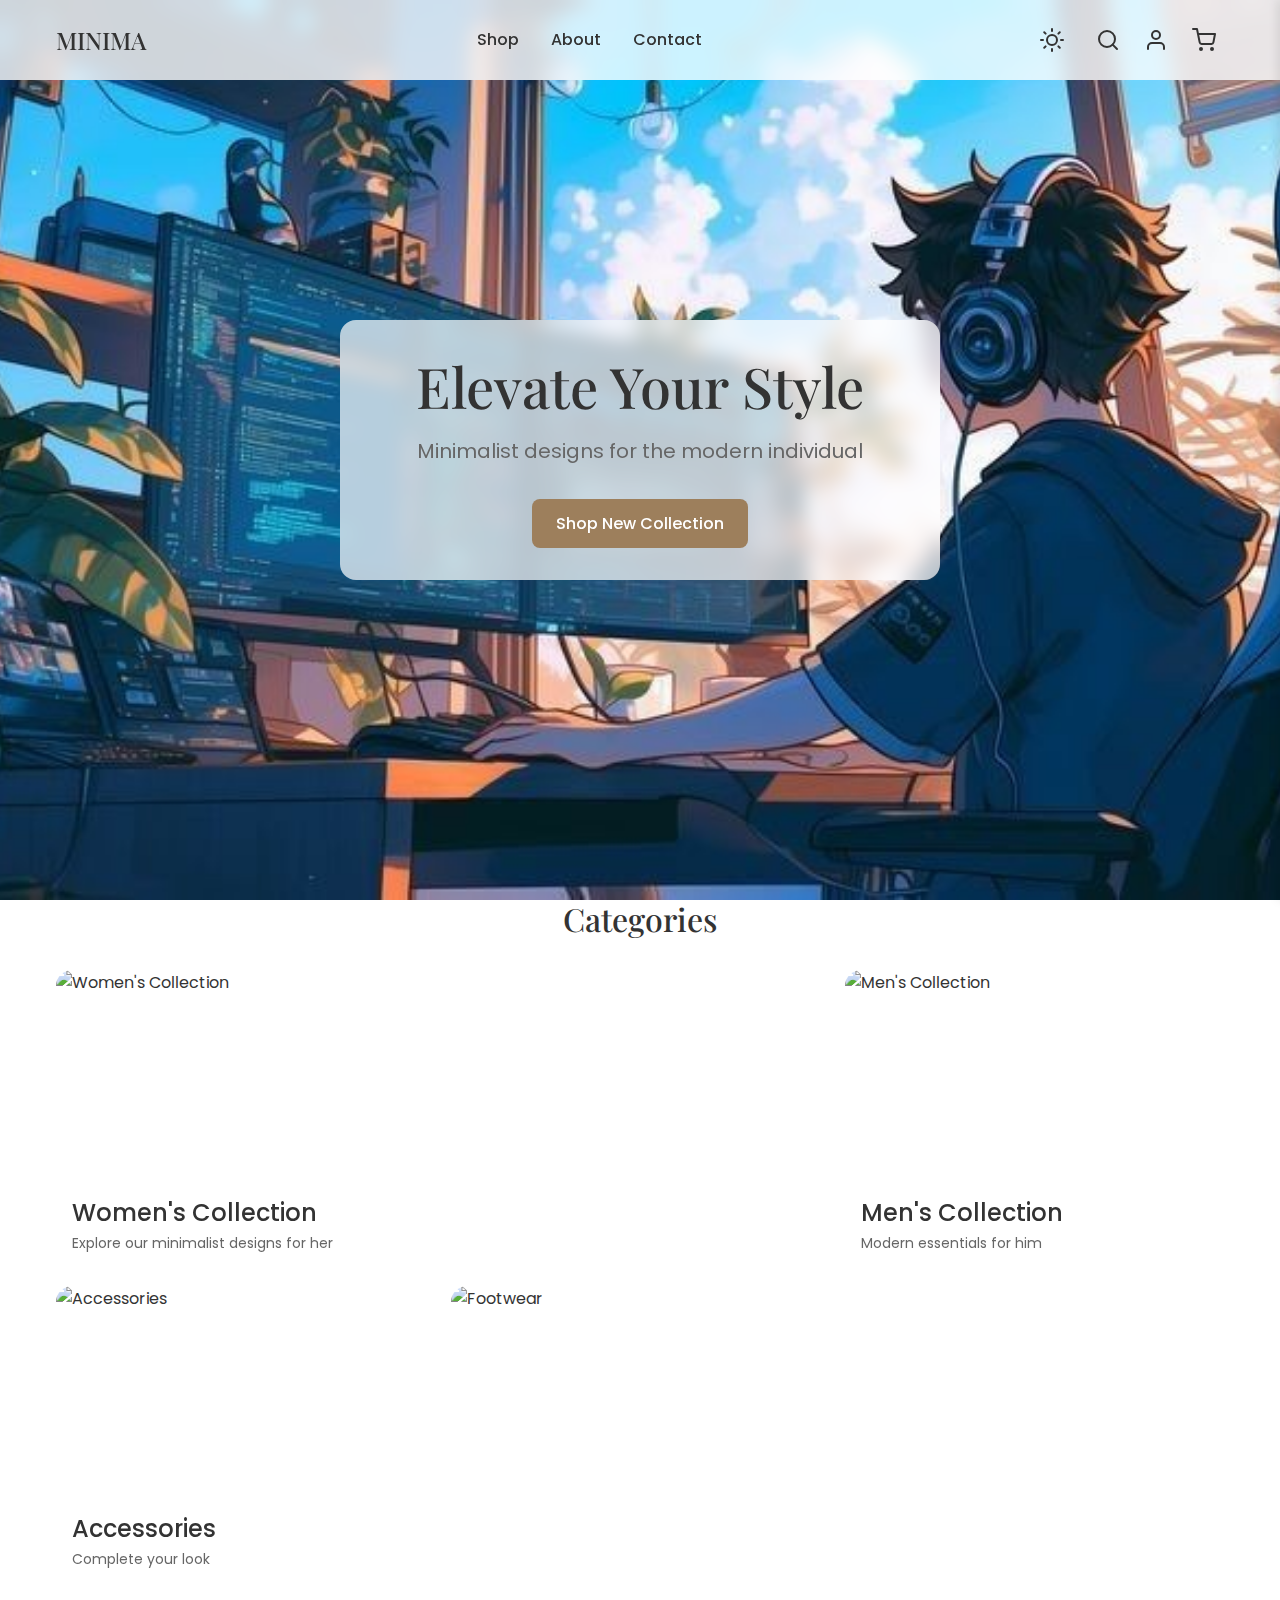
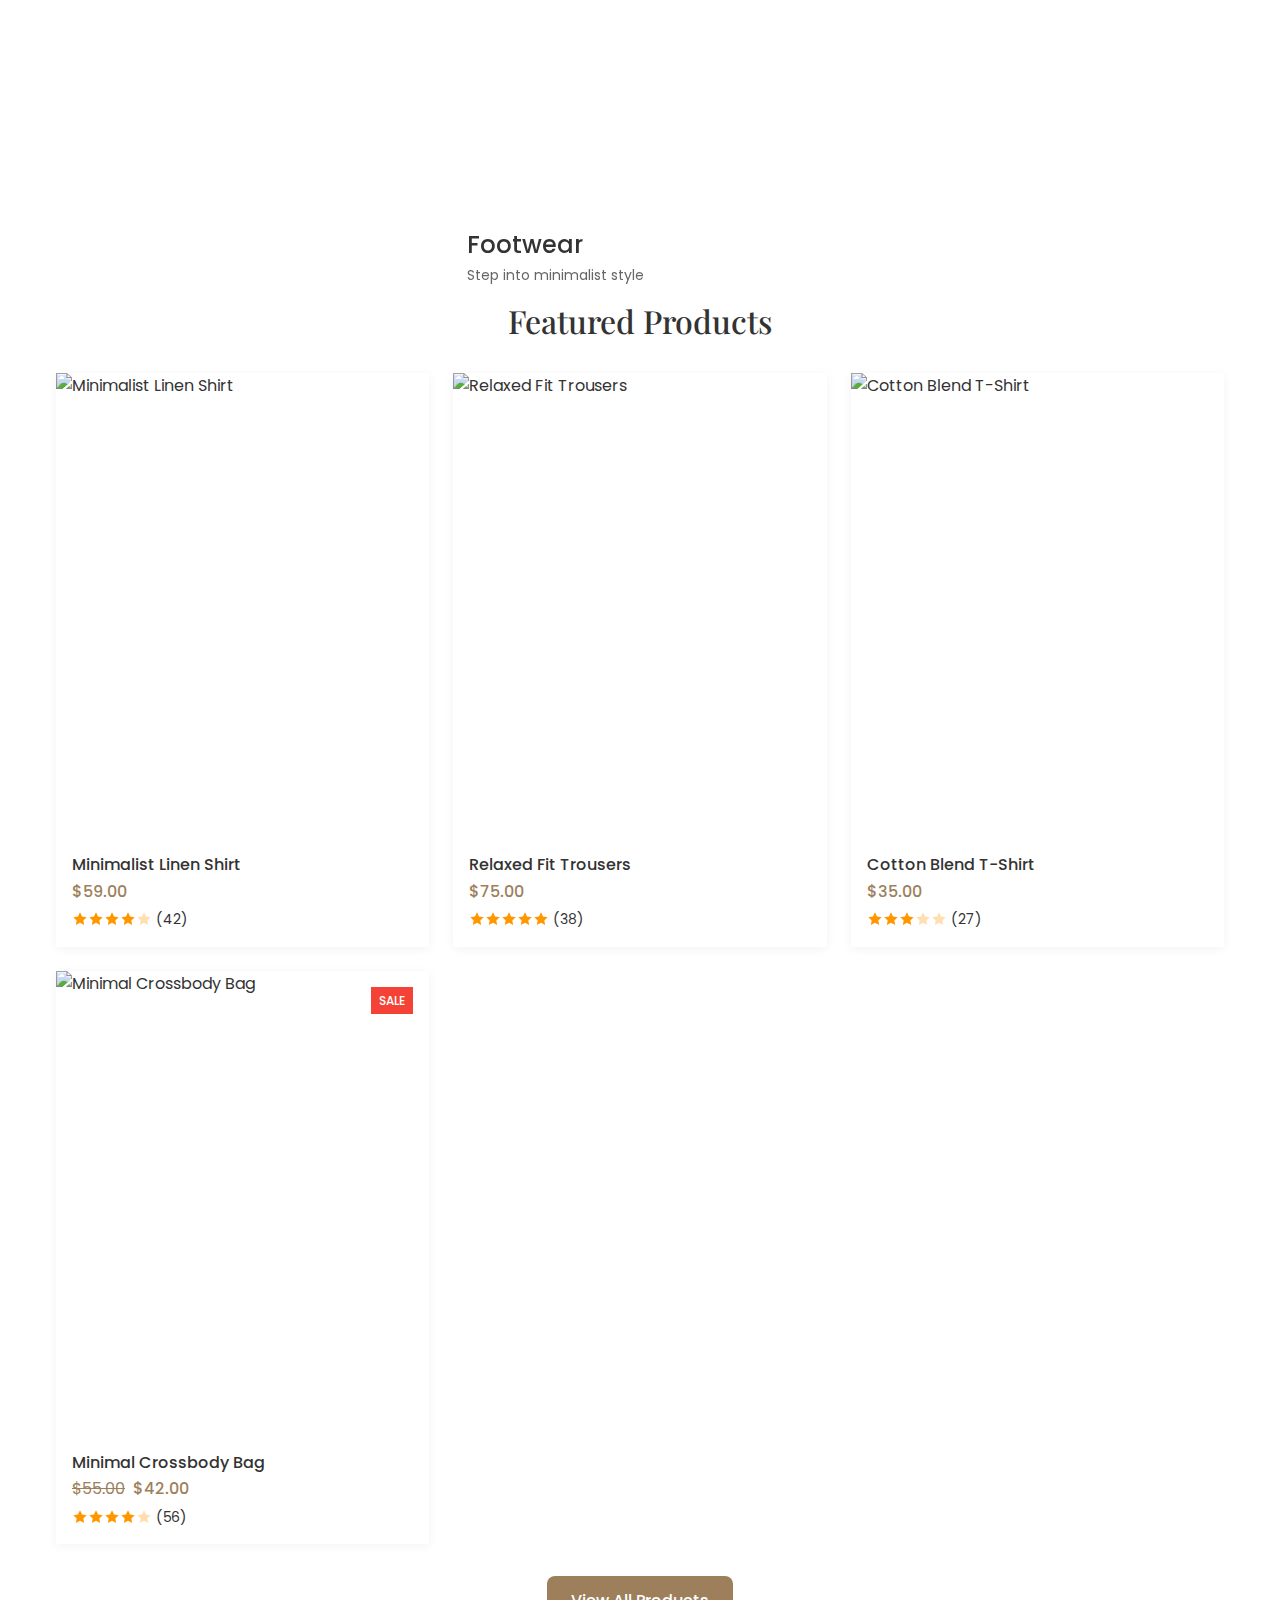
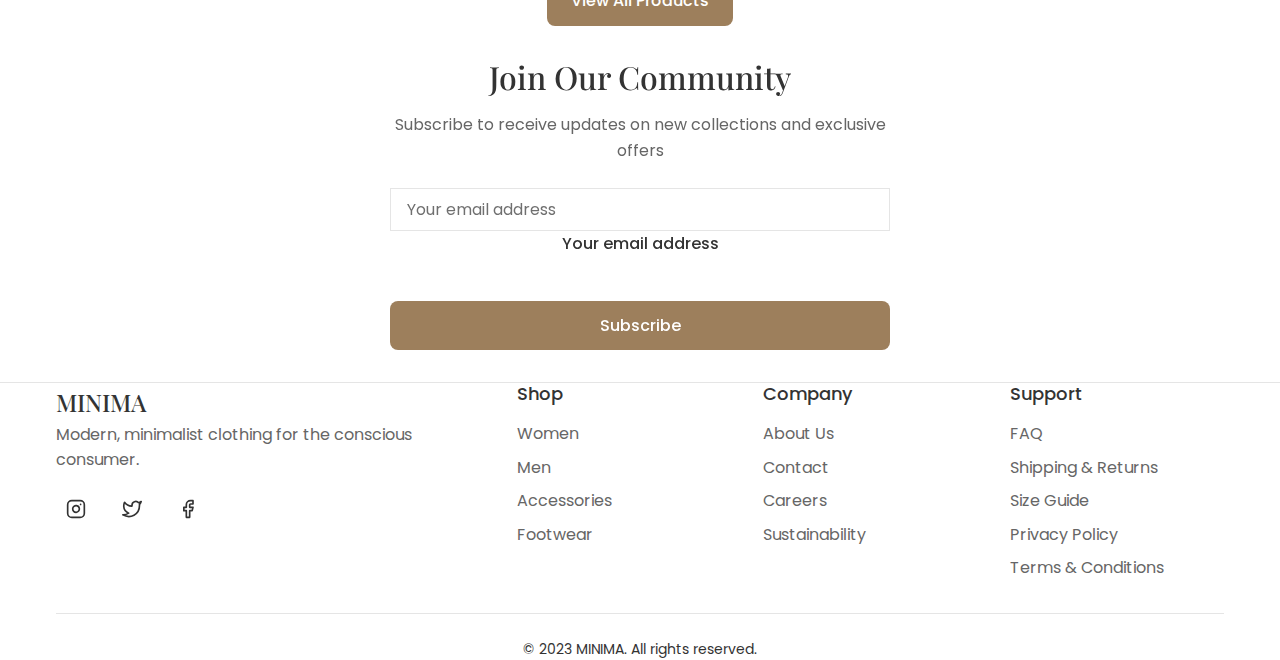
==== commit 7407602a: "Add to cart" ====
--- a/index.html
+++ b/index.html
@@ -109,11 +109,7 @@
                 <circle cx="12" cy="7" r="4"></circle>
               </svg>
             </a>
-            <a
-              href="pages/cart.html"
-              class="icon-btn cart-btn"
-              aria-label="Cart"
-            >
+            <a href="#" class="icon-btn cart-btn" aria-label="Cart">
               <svg
                 xmlns="http://www.w3.org/2000/svg"
                 width="24"
@@ -976,7 +972,7 @@
             <a href="pages/profile.html" class="mobile-nav__link">My Account</a>
           </li>
           <li class="mobile-nav__item">
-            <a href="pages/cart.html" class="mobile-nav__link">Cart</a>
+            <a href="#" class="mobile-nav__link cart-btn">Cart</a>
           </li>
         </ul>
       </nav>
--- a/css/style.css
+++ b/css/style.css
@@ -700,39 +700,37 @@
 }
 
 .form-group {
+  margin-bottom: var(--spacing-lg);
   position: relative;
+}
+
+.form-group label {
+  display: block;
+  margin-bottom: var(--spacing-xs);
+  font-weight: var(--font-weight-medium);
+  color: var(--color-text-primary);
+  position: static;
 }
 
 .form-group input {
   width: 100%;
-  padding: var(--spacing-md);
+  padding: var(--spacing-sm) var(--spacing-md);
   border: 1px solid var(--color-border);
-  border-radius: var(--radius-md);
-  background-color: rgba(255, 255, 255, 0.5);
-  transition: border-color var(--transition-fast);
+  border-radius: var(--border-radius-md);
+  background-color: var(--color-bg);
+  color: var(--color-text-primary);
+  font-size: 1rem;
+  transition: border-color 0.2s;
+}
+
+.form-group input::placeholder {
+  color: var(--color-text-secondary);
+  opacity: 0.7;
 }
 
 .form-group input:focus {
   outline: none;
   border-color: var(--color-primary);
-}
-
-.form-group label {
-  position: absolute;
-  top: 50%;
-  left: var(--spacing-md);
-  transform: translateY(-50%);
-  pointer-events: none;
-  transition: all var(--transition-fast);
-  color: var(--color-text-light);
-}
-
-.form-group input:focus + label,
-.form-group input:not(:placeholder-shown) + label {
-  top: 0;
-  font-size: 0.75rem;
-  background-color: var(--color-background);
-  padding: 0 var(--spacing-xs);
 }
 
 /* Footer */
